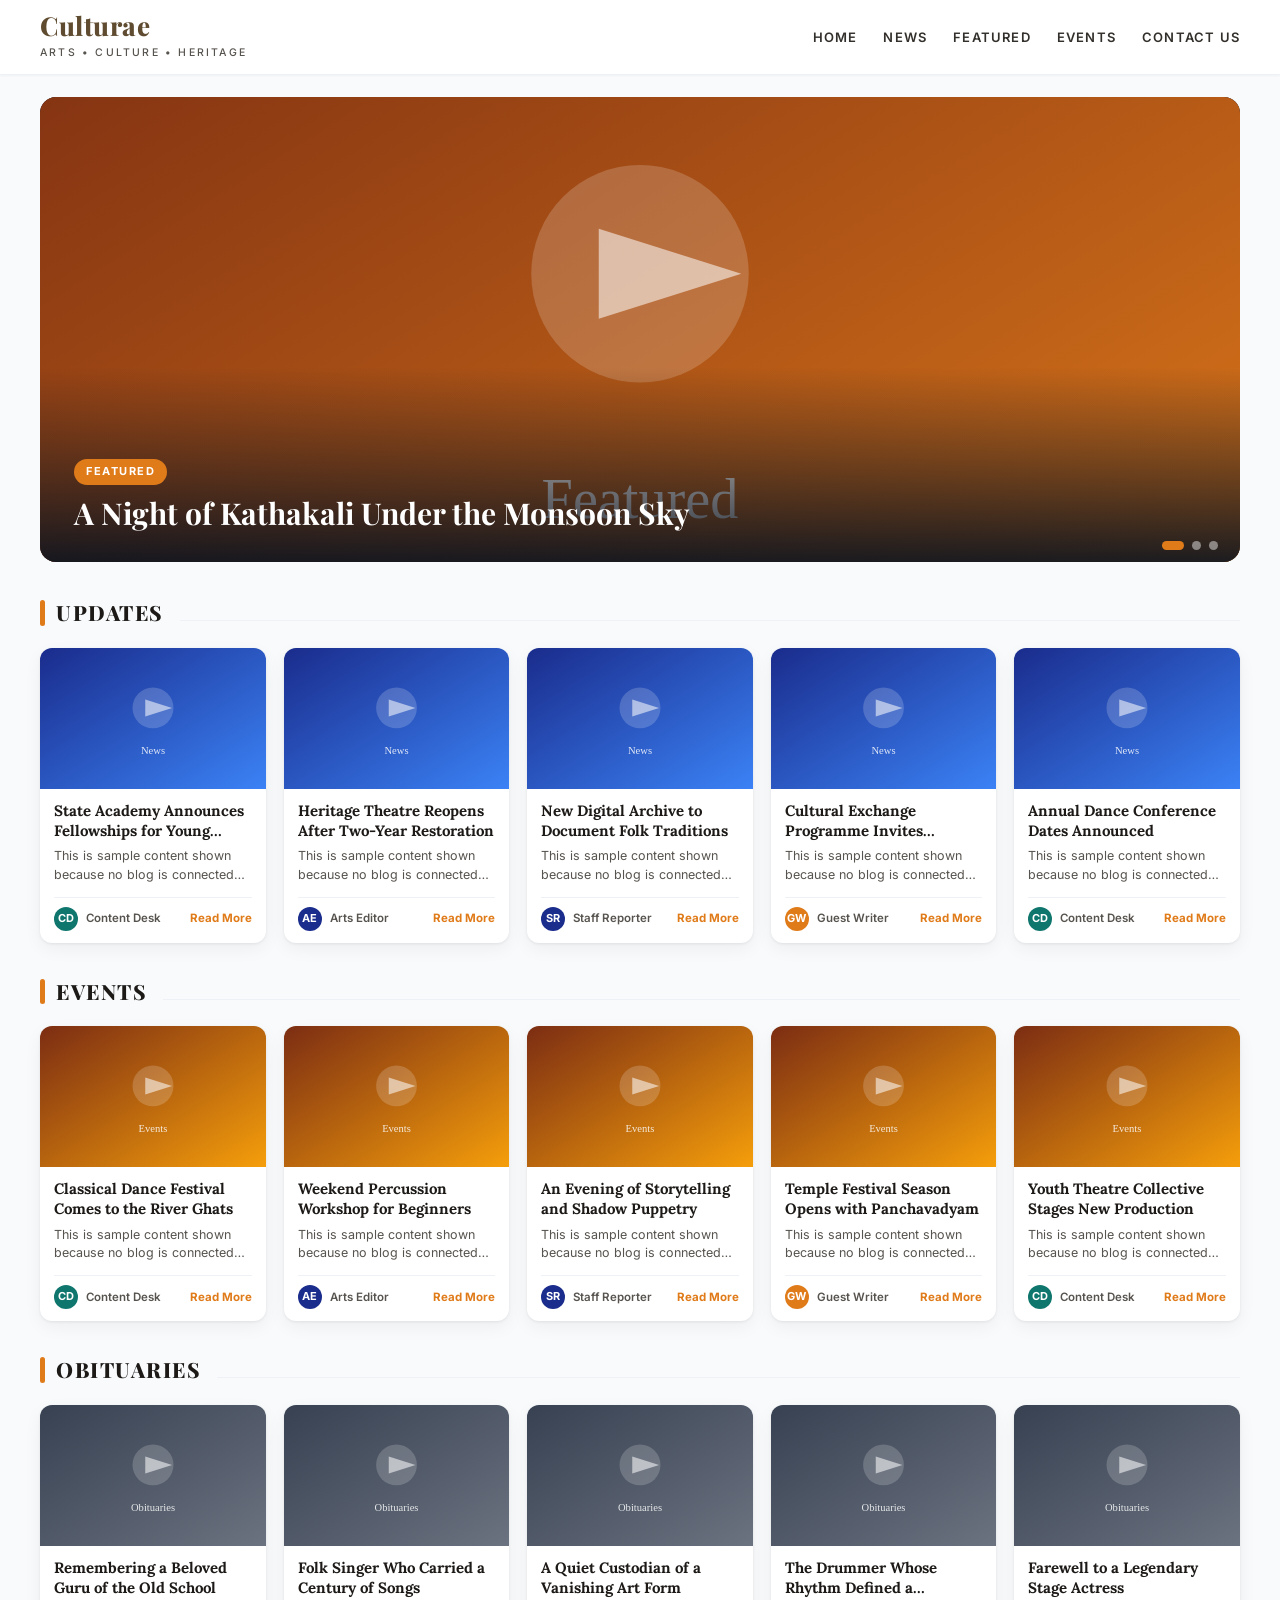
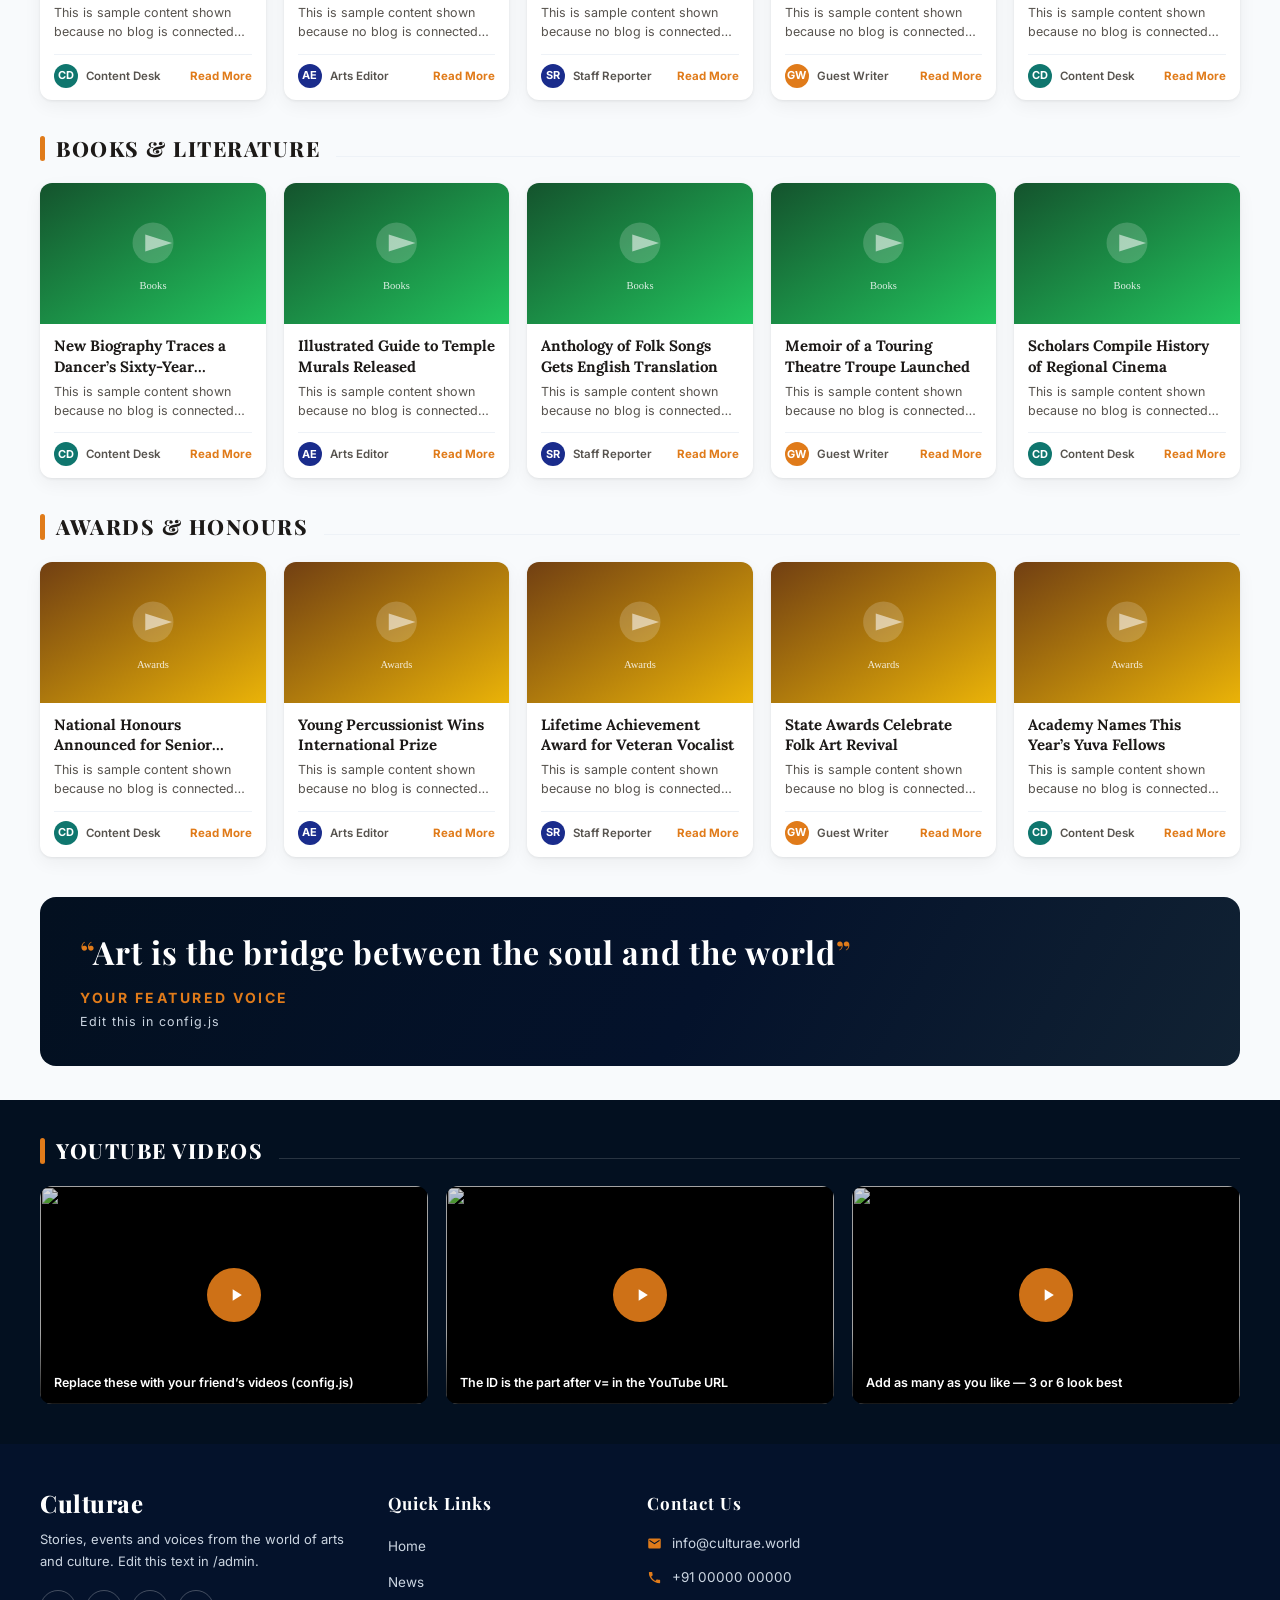
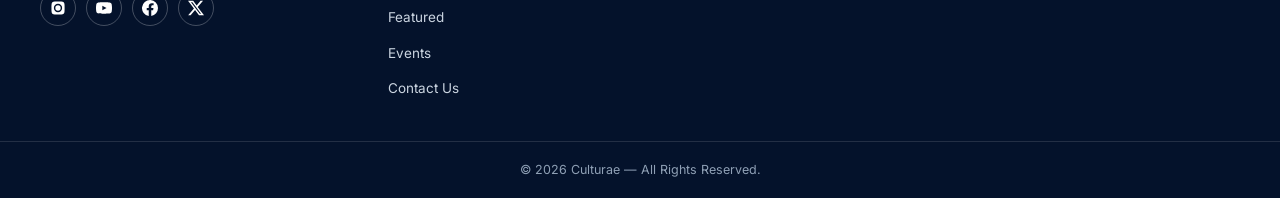
==== site/index.html @ 519e2b73 "Culturae — magazine site (Vercel front + Blogger theme + /admin)" ====
<!DOCTYPE html>
<html lang="en">
<head>
  <meta charset="utf-8"/>
  <meta name="viewport" content="width=device-width, initial-scale=1"/>
  <title>Culturae — Arts, Culture &amp; Heritage</title>
  <meta name="description" content="Stories, events, news and voices from the world of arts and culture."/>
  <link rel="preconnect" href="https://fonts.googleapis.com"/>
  <link rel="preconnect" href="https://fonts.gstatic.com" crossorigin="anonymous"/>
  <link href="https://fonts.googleapis.com/css2?family=Playfair+Display:wght@600;700;800&amp;family=Lora:ital,wght@0,400;0,600;0,700;1,400&amp;family=Inter:wght@400;500;600;700&amp;display=swap" rel="stylesheet"/>
  <link rel="stylesheet" href="style.css"/>
  <script src="config.js"></script>
</head>
<body class="pb-is-home">

  <!-- ================= HEADER ================= -->
  <header class="pb-header">
    <div class="pb-header-inner">
      <div id="pb-brand-js"></div>
      <nav class="pb-nav" id="pb-nav" data-js></nav>
      <div class="pb-search" id="pb-search-js"></div>
      <button aria-label="Open menu" class="pb-menu-btn" id="pb-menu-btn" type="button">
        <svg fill="none" stroke="currentColor" stroke-width="2" viewBox="0 0 24 24"><path d="M4 6h16M4 12h16M4 18h16"/></svg>
      </button>
    </div>
  </header>

  <!-- ================= HERO ================= -->
  <div class="pb-hero pb-home-only">
    <div class="pb-hero-frame" id="pb-hero-frame">
      <div class="pb-skeleton" style="position:absolute; inset:0; border-radius:0;"></div>
    </div>
  </div>

  <!-- ================= SECTIONS (from Blogger feeds or demo data) ================= -->
  <div class="pb-home-only" id="pb-sections"></div>

  <!-- ================= QUOTE BANNER ================= -->
  <div class="pb-quote pb-home-only" id="pb-quote"></div>

  <!-- ================= YOUTUBE ================= -->
  <div class="pb-videos-band pb-home-only" id="pb-videos">
    <div class="pb-wrap">
      <section class="pb-section dark">
        <div class="pb-section-head">
          <h2>YouTube Videos</h2>
          <span class="rule"></span>
        </div>
        <div class="pb-video-grid"></div>
      </section>
    </div>
  </div>

  <!-- ================= FOOTER ================= -->
  <footer class="pb-footer">
    <div class="pb-wrap">
      <div class="pb-footer-grid">
        <div class="pb-footer-brand" id="pb-footer-about"></div>
        <div class="pb-footer-links">
          <h4>Quick Links</h4>
          <ul id="pb-footer-quicklinks"></ul>
        </div>
        <div>
          <h4>Contact Us</h4>
          <div class="pb-footer-contact" id="pb-footer-contact"></div>
        </div>
        <div id="pb-footer-subscribe"></div>
      </div>
    </div>
    <div class="pb-footer-bottom">
      &#169; <span id="pb-year"></span> <span id="pb-copy-name">Culturae</span> &#8212; All Rights Reserved.
    </div>
  </footer>

  <script src="app.js"></script>
</body>
</html>
---- site/style.css ----
/* ============================================================
   Heritage Magazine — Blogger theme styled after punarjjanibharat.com
   Fonts: Playfair Display (display), Lora (serif), Inter (UI)
   Palette: saffron #e07b1a · brown #79603c · navy #04122b
   ============================================================ */

:root {
  --pb-primary: #e07b1a;
  --pb-primary-soft: #ffedd5;
  --pb-secondary: #79603c;
  --pb-secondary-deep: #5f4b2f;
  --pb-dark: #04122b;
  --pb-darker: #031020;
  --pb-bg: #f8fafc;
  --pb-line: #eef2f7;
  --pb-ink: #1c1917;
  --pb-muted: #57534e;
  --pb-faint: #cbd5e1;
  --pb-card-shadow: 0 1px 3px rgba(0, 0, 0, .07), 0 6px 18px rgba(0, 0, 0, .05);
  --pb-card-shadow-hover: 0 4px 10px rgba(0, 0, 0, .08), 0 14px 30px rgba(0, 0, 0, .10);
  --pb-display: 'Playfair Display', Georgia, serif;
  --pb-serif: 'Lora', Georgia, serif;
  --pb-sans: 'Inter', system-ui, -apple-system, 'Segoe UI', Roboto, sans-serif;
  --pb-radius: 12px;
  --pb-maxw: 1240px;
}

* { box-sizing: border-box; }
html { scroll-behavior: smooth; -webkit-text-size-adjust: 100%; }
body {
  margin: 0;
  background: var(--pb-bg);
  color: var(--pb-ink);
  font-family: var(--pb-serif);
  font-size: 16px;
  line-height: 1.6;
}
img { max-width: 100%; border: 0; }
a { color: inherit; text-decoration: none; }
a:hover { color: var(--pb-primary); }

.pb-wrap { max-width: var(--pb-maxw); margin: 0 auto; padding: 0 20px; }

/* visibility helpers driven by body classes set in the template */
.pb-home-only { display: none; }
body.pb-is-home .pb-home-only { display: block; }
body.pb-is-home .pb-hide-on-home { display: none; }

/* ---------------- header ---------------- */
.pb-header {
  position: sticky; top: 0; z-index: 60;
  background: #fff;
  border-bottom: 1px solid var(--pb-line);
  box-shadow: 0 1px 2px rgba(0, 0, 0, .04);
}
.pb-header-inner {
  display: flex; align-items: center; gap: 20px;
  min-height: 74px; padding: 8px 20px;
  max-width: var(--pb-maxw); margin: 0 auto;
}
.pb-brand { display: flex; align-items: center; gap: 12px; flex-shrink: 0; }
.pb-brand img { height: 52px; width: auto; object-fit: contain; }
.pb-brand-title {
  font-family: var(--pb-display); font-weight: 800; font-size: 26px;
  color: var(--pb-secondary-deep); letter-spacing: .5px; line-height: 1.1;
}
.pb-brand-title .accent { color: var(--pb-primary); }
.pb-brand-tagline {
  display: block; font-family: var(--pb-sans); font-weight: 500;
  font-size: 10.5px; letter-spacing: 2.2px; text-transform: uppercase;
  color: var(--pb-muted); margin-top: 2px;
}
.pb-nav { margin-left: auto; }
.pb-nav ul { display: flex; align-items: center; gap: 26px; list-style: none; margin: 0; padding: 0; }
.pb-nav a {
  font-family: var(--pb-sans); font-size: 13px; font-weight: 600;
  letter-spacing: 1.2px; text-transform: uppercase; color: #33302c;
  padding: 8px 0; border-bottom: 2px solid transparent;
}
.pb-nav a:hover { color: var(--pb-primary); border-bottom-color: var(--pb-primary); }
.pb-search { display: flex; align-items: center; }
.pb-search form { display: flex; align-items: center; background: var(--pb-bg); border: 1px solid var(--pb-line); border-radius: 999px; padding: 4px 6px 4px 16px; }
.pb-search input {
  border: 0; background: transparent; outline: none; width: 170px;
  font-family: var(--pb-sans); font-size: 13px; color: var(--pb-ink);
}
.pb-search button {
  border: 0; background: var(--pb-primary); color: #fff; cursor: pointer;
  width: 30px; height: 30px; border-radius: 50%;
  display: flex; align-items: center; justify-content: center; flex-shrink: 0;
}
.pb-search button svg { width: 14px; height: 14px; }
.pb-menu-btn {
  display: none; margin-left: auto; border: 1px solid var(--pb-line);
  background: #fff; border-radius: 8px; padding: 8px 10px; cursor: pointer; color: var(--pb-ink);
}
.pb-menu-btn svg { width: 20px; height: 20px; display: block; }

@media (max-width: 980px) {
  .pb-nav {
    display: none; position: absolute; left: 0; right: 0; top: 100%;
    background: #fff; border-bottom: 1px solid var(--pb-line);
    box-shadow: 0 16px 30px rgba(0, 0, 0, .08); padding: 10px 20px 16px;
  }
  .pb-nav.open { display: block; }
  .pb-nav ul { flex-direction: column; align-items: stretch; gap: 0; }
  .pb-nav a { display: block; padding: 12px 4px; border-bottom: 1px solid var(--pb-line); }
  .pb-menu-btn { display: block; }
  .pb-search { margin-left: auto; }
  .pb-menu-btn { margin-left: 0; }
}
@media (max-width: 560px) {
  .pb-search input { width: 90px; }
  .pb-brand img { height: 42px; }
  .pb-brand-title { font-size: 21px; }
}

/* ---------------- hero carousel ---------------- */
.pb-hero { margin: 22px auto 8px; max-width: var(--pb-maxw); padding: 0 20px; }
.pb-hero-frame {
  position: relative; border-radius: 16px; overflow: hidden;
  background: var(--pb-dark); aspect-ratio: 16 / 6.2; min-height: 220px;
}
.pb-hero-slide {
  position: absolute; inset: 0; opacity: 0; transition: opacity .6s ease;
  pointer-events: none; display: block;
}
.pb-hero-slide.active { opacity: 1; pointer-events: auto; }
.pb-hero-slide img { width: 100%; height: 100%; object-fit: cover; display: block; }
.pb-hero-caption {
  position: absolute; left: 0; right: 0; bottom: 0;
  padding: 90px 34px 30px;
  background: linear-gradient(to top, rgba(3, 16, 32, .88), rgba(3, 16, 32, 0));
  color: #fff;
}
.pb-hero-caption .chip {
  display: inline-block; background: var(--pb-primary); color: #fff;
  font-family: var(--pb-sans); font-size: 11px; font-weight: 700;
  letter-spacing: 1.5px; text-transform: uppercase;
  padding: 4px 12px; border-radius: 999px; margin-bottom: 10px;
}
.pb-hero-caption h3 {
  margin: 0; font-family: var(--pb-display); font-weight: 700;
  font-size: clamp(18px, 2.6vw, 30px); line-height: 1.25; max-width: 850px;
}
.pb-hero-dots {
  position: absolute; bottom: 12px; right: 22px; display: flex; gap: 8px; z-index: 5;
}
.pb-hero-dots button {
  width: 9px; height: 9px; border-radius: 50%; border: 0; cursor: pointer;
  background: rgba(255, 255, 255, .45); padding: 0;
}
.pb-hero-dots button.active { background: var(--pb-primary); width: 22px; border-radius: 999px; }
@media (max-width: 700px) {
  .pb-hero-frame { aspect-ratio: 16 / 10; }
  .pb-hero-caption { padding: 60px 18px 18px; }
}

/* ---------------- section shell ---------------- */
.pb-section { padding: 26px 0 6px; }
.pb-section-head {
  display: flex; align-items: baseline; gap: 16px; margin-bottom: 18px;
}
.pb-section-head h2 {
  margin: 0; font-family: var(--pb-display); font-weight: 800;
  font-size: 21px; letter-spacing: 1.5px; text-transform: uppercase;
  color: var(--pb-ink); position: relative; padding-left: 16px; flex-shrink: 0;
}
.pb-section-head h2::before {
  content: ''; position: absolute; left: 0; top: 4px; bottom: 4px;
  width: 5px; border-radius: 3px; background: var(--pb-primary);
}
.pb-section-head .rule { flex: 1; height: 1px; background: var(--pb-line); }
.pb-section-head .more {
  font-family: var(--pb-sans); font-size: 13px; font-weight: 700;
  color: var(--pb-primary); white-space: nowrap;
}
.pb-section-head .more:hover { color: var(--pb-secondary); }

/* dark variant (videos) */
.pb-section.dark .pb-section-head h2 { color: #fff; }
.pb-section.dark .pb-section-head .rule { background: rgba(255, 255, 255, .15); }

/* ---------------- post cards ---------------- */
.pb-grid {
  display: grid; gap: 18px;
  grid-template-columns: repeat(5, minmax(0, 1fr));
}
@media (max-width: 1100px) { .pb-grid { grid-template-columns: repeat(4, minmax(0, 1fr)); } }
@media (max-width: 900px)  { .pb-grid { grid-template-columns: repeat(3, minmax(0, 1fr)); } }
@media (max-width: 640px)  { .pb-grid { grid-template-columns: repeat(2, minmax(0, 1fr)); gap: 12px; } }

.pb-card {
  background: #fff; border-radius: var(--pb-radius); overflow: hidden;
  box-shadow: var(--pb-card-shadow); display: flex; flex-direction: column;
  transition: transform .18s ease, box-shadow .18s ease; position: relative;
}
.pb-card:hover { transform: translateY(-3px); box-shadow: var(--pb-card-shadow-hover); }
.pb-card-img { display: block; aspect-ratio: 16 / 10; background: var(--pb-line); overflow: hidden; }
.pb-card-img img { width: 100%; height: 100%; object-fit: cover; display: block; transition: transform .35s ease; }
.pb-card:hover .pb-card-img img { transform: scale(1.04); }
.pb-card-body { padding: 12px 14px 10px; display: flex; flex-direction: column; flex: 1; }
.pb-card-title {
  margin: 0 0 6px; font-family: var(--pb-serif); font-weight: 700;
  font-size: 15px; line-height: 1.35; color: var(--pb-ink);
  display: -webkit-box; -webkit-line-clamp: 2; -webkit-box-orient: vertical; overflow: hidden;
}
.pb-card:hover .pb-card-title { color: var(--pb-primary); }
.pb-card-excerpt {
  margin: 0; font-family: var(--pb-sans); font-size: 12.5px; line-height: 1.5;
  color: var(--pb-muted);
  display: -webkit-box; -webkit-line-clamp: 2; -webkit-box-orient: vertical; overflow: hidden;
}
.pb-card-meta {
  margin-top: auto; padding-top: 10px; display: flex; align-items: center; gap: 8px;
  border-top: 1px solid var(--pb-line); margin-top: 12px; padding-top: 9px; padding-bottom: 2px;
}
.pb-avatar {
  width: 24px; height: 24px; border-radius: 50%; flex-shrink: 0;
  background: var(--pb-secondary); color: #fff;
  font-family: var(--pb-sans); font-size: 11px; font-weight: 700;
  display: flex; align-items: center; justify-content: center; text-transform: uppercase;
}
.pb-card-meta .who {
  font-family: var(--pb-sans); font-size: 11.5px; font-weight: 600; color: var(--pb-muted);
  overflow: hidden; text-overflow: ellipsis; white-space: nowrap;
}
.pb-card-meta .read {
  margin-left: auto; font-family: var(--pb-sans); font-size: 11.5px; font-weight: 700;
  color: var(--pb-primary); white-space: nowrap;
}
.pb-card .pb-link-cover { position: absolute; inset: 0; z-index: 2; }
.pb-card .pb-card-meta, .pb-card .pb-link-under { position: relative; z-index: 3; }

/* ---------------- quote banner ---------------- */
.pb-quote { margin: 34px 0 10px; }
.pb-quote-inner {
  background: linear-gradient(120deg, var(--pb-darker), var(--pb-dark) 55%, #123);
  border-radius: 16px; color: #fff; overflow: hidden;
  display: flex; align-items: center; gap: 34px; padding: 34px 40px;
}
.pb-quote-inner img {
  width: 150px; height: 150px; object-fit: cover; border-radius: 50%;
  border: 3px solid var(--pb-primary); flex-shrink: 0; background: #223;
}
.pb-quote-text blockquote {
  margin: 0; font-family: var(--pb-display); font-weight: 700;
  font-size: clamp(20px, 3vw, 32px); line-height: 1.3; letter-spacing: 1px;
}
.pb-quote-text blockquote::before { content: '\201C'; color: var(--pb-primary); }
.pb-quote-text blockquote::after { content: '\201D'; color: var(--pb-primary); }
.pb-quote-text .name {
  margin-top: 14px; font-family: var(--pb-sans); font-weight: 700;
  letter-spacing: 2.5px; font-size: 14px; color: var(--pb-primary); text-transform: uppercase;
}
.pb-quote-text .role { font-family: var(--pb-sans); font-size: 12.5px; color: var(--pb-faint); letter-spacing: 1px; margin-top: 3px; }
@media (max-width: 640px) {
  .pb-quote-inner { flex-direction: column; text-align: center; padding: 28px 22px; }
}

/* ---------------- video section ---------------- */
.pb-videos-band { background: var(--pb-darker); margin-top: 34px; padding: 8px 0 34px; }
.pb-video-grid { display: grid; gap: 18px; grid-template-columns: repeat(3, minmax(0, 1fr)); }
@media (max-width: 900px) { .pb-video-grid { grid-template-columns: repeat(2, minmax(0, 1fr)); } }
@media (max-width: 560px) { .pb-video-grid { grid-template-columns: 1fr; } }
.pb-video {
  position: relative; border-radius: var(--pb-radius); overflow: hidden;
  background: #000; aspect-ratio: 16 / 9; cursor: pointer; border: 0; padding: 0; display: block; width: 100%;
}
.pb-video img { width: 100%; height: 100%; object-fit: cover; opacity: .85; transition: opacity .2s, transform .3s; }
.pb-video:hover img { opacity: 1; transform: scale(1.03); }
.pb-video .play {
  position: absolute; inset: 0; margin: auto; width: 54px; height: 54px;
  background: rgba(224, 123, 26, .92); border-radius: 50%;
  display: flex; align-items: center; justify-content: center; pointer-events: none;
}
.pb-video .play svg { width: 20px; height: 20px; fill: #fff; margin-left: 3px; }
.pb-video .vtitle {
  position: absolute; left: 0; right: 0; bottom: 0; text-align: left;
  padding: 40px 14px 12px; color: #fff; font-family: var(--pb-sans);
  font-size: 12.5px; font-weight: 600; line-height: 1.4;
  background: linear-gradient(to top, rgba(0, 0, 0, .85), transparent);
  display: -webkit-box; -webkit-line-clamp: 2; -webkit-box-orient: vertical; overflow: hidden;
}
.pb-video iframe { position: absolute; inset: 0; width: 100%; height: 100%; border: 0; }

/* ---------------- footer ---------------- */
.pb-footer { background: var(--pb-dark); color: #d7dee8; margin-top: 0; }
.pb-footer-grid {
  display: grid; gap: 36px; grid-template-columns: 1.4fr 1fr 1.2fr 1.3fr;
  padding: 46px 0 30px;
}
@media (max-width: 900px) { .pb-footer-grid { grid-template-columns: 1fr 1fr; } }
@media (max-width: 560px) { .pb-footer-grid { grid-template-columns: 1fr; gap: 26px; } }
.pb-footer h4 {
  margin: 0 0 16px; font-family: var(--pb-display); font-size: 17px;
  font-weight: 700; color: #fff; letter-spacing: 1px;
}
.pb-footer-brand .pb-brand-title { color: #fff; font-size: 24px; }
.pb-footer-about { font-family: var(--pb-sans); font-size: 13px; line-height: 1.7; color: var(--pb-faint); margin: 12px 0 18px; }
.pb-social { display: flex; flex-wrap: wrap; gap: 10px; }
.pb-social a {
  width: 36px; height: 36px; border-radius: 50%;
  border: 1px solid rgba(255, 255, 255, .25);
  display: flex; align-items: center; justify-content: center; color: #fff;
  transition: background .2s, border-color .2s;
}
.pb-social a:hover { background: var(--pb-primary); border-color: var(--pb-primary); color: #fff; }
.pb-social svg { width: 16px; height: 16px; fill: currentColor; }
.pb-footer ul { list-style: none; margin: 0; padding: 0; }
.pb-footer ul li { margin-bottom: 10px; }
.pb-footer ul a, .pb-footer-contact a {
  font-family: var(--pb-sans); font-size: 13.5px; color: var(--pb-faint);
}
.pb-footer ul a:hover, .pb-footer-contact a:hover { color: var(--pb-primary); }
.pb-footer .widget ul { list-style: none; margin: 0; padding: 0; }
.pb-footer-contact p {
  display: flex; align-items: center; gap: 10px; margin: 0 0 12px;
  font-family: var(--pb-sans); font-size: 13.5px; color: var(--pb-faint);
}
.pb-footer-contact svg { width: 15px; height: 15px; fill: var(--pb-primary); flex-shrink: 0; }
.pb-subscribe-form { display: flex; border-radius: 999px; overflow: hidden; background: #fff; padding: 4px; }
.pb-subscribe-form input {
  flex: 1; border: 0; outline: none; padding: 8px 16px; min-width: 0;
  font-family: var(--pb-sans); font-size: 13px; color: var(--pb-ink); background: transparent;
}
.pb-subscribe-form button {
  border: 0; background: var(--pb-primary); color: #fff; cursor: pointer;
  font-family: var(--pb-sans); font-size: 13px; font-weight: 700;
  padding: 8px 20px; border-radius: 999px;
}
.pb-subscribe-form button:hover { background: var(--pb-secondary); }
.pb-footer-note { font-family: var(--pb-sans); font-size: 12px; color: #8fa0b5; margin-top: 10px; }
.pb-footer-bottom {
  border-top: 1px solid rgba(255, 255, 255, .12);
  padding: 18px 0; text-align: center;
  font-family: var(--pb-sans); font-size: 12.5px; color: #8fa0b5;
}
.pb-footer-bottom a { color: var(--pb-primary); }

/* ---------------- article (item) page ---------------- */
.pb-article { max-width: 780px; margin: 30px auto 40px; padding: 0 20px; }
.pb-article-card { background: #fff; border-radius: 16px; box-shadow: var(--pb-card-shadow); padding: clamp(20px, 4vw, 44px); }
.pb-article h1.pb-article-title {
  margin: 0 0 14px; font-family: var(--pb-display); font-weight: 800;
  font-size: clamp(24px, 4vw, 36px); line-height: 1.22; color: var(--pb-ink);
}
.pb-article-meta {
  display: flex; flex-wrap: wrap; align-items: center; gap: 10px;
  font-family: var(--pb-sans); font-size: 13px; color: var(--pb-muted);
  padding-bottom: 16px; margin-bottom: 20px; border-bottom: 1px solid var(--pb-line);
}
.pb-article-meta .dot { opacity: .5; }
.pb-label-chip {
  display: inline-block; background: var(--pb-primary-soft); color: var(--pb-secondary-deep);
  font-family: var(--pb-sans); font-size: 11px; font-weight: 700; letter-spacing: 1px;
  text-transform: uppercase; padding: 3px 10px; border-radius: 999px;
}
.pb-label-chip:hover { background: var(--pb-primary); color: #fff; }
.pb-post-body { font-size: 17px; line-height: 1.85; color: #292524; }
.pb-post-body img { border-radius: 10px; height: auto; }
.pb-post-body a { color: var(--pb-primary); text-decoration: underline; }
.pb-post-body h2, .pb-post-body h3 { font-family: var(--pb-display); line-height: 1.3; margin: 1.4em 0 .5em; }
.pb-post-body blockquote {
  margin: 1.4em 0; padding: 12px 22px; border-left: 4px solid var(--pb-primary);
  background: var(--pb-bg); border-radius: 0 10px 10px 0; font-style: italic;
}
.pb-share { display: flex; align-items: center; gap: 10px; margin-top: 26px; padding-top: 18px; border-top: 1px solid var(--pb-line); flex-wrap: wrap; }
.pb-share span { font-family: var(--pb-sans); font-size: 13px; font-weight: 700; color: var(--pb-muted); letter-spacing: 1px; text-transform: uppercase; }
.pb-share a {
  display: inline-flex; align-items: center; gap: 6px;
  font-family: var(--pb-sans); font-size: 12.5px; font-weight: 600;
  border: 1px solid var(--pb-line); border-radius: 999px; padding: 6px 14px; color: var(--pb-muted);
}
.pb-share a:hover { border-color: var(--pb-primary); color: var(--pb-primary); }
.pb-share svg { width: 14px; height: 14px; fill: currentColor; }
.pb-pager { display: flex; justify-content: space-between; gap: 12px; margin-top: 22px; }
.pb-pager a {
  font-family: var(--pb-sans); font-size: 13px; font-weight: 700; color: var(--pb-secondary);
  background: #fff; border: 1px solid var(--pb-line); border-radius: 999px; padding: 9px 20px;
}
.pb-pager a:hover { color: #fff; background: var(--pb-primary); border-color: var(--pb-primary); }

/* comments */
.pb-comments { margin-top: 30px; }
.pb-comments h3 { font-family: var(--pb-display); font-size: 20px; margin: 0 0 16px; }
.pb-comment { display: flex; gap: 12px; padding: 14px 0; border-bottom: 1px solid var(--pb-line); }
.pb-comment .pb-avatar { width: 34px; height: 34px; font-size: 13px; }
.pb-comment .c-author { font-family: var(--pb-sans); font-weight: 700; font-size: 13.5px; }
.pb-comment .c-date { font-family: var(--pb-sans); font-size: 11.5px; color: var(--pb-muted); margin-left: 8px; }
.pb-comment .c-body { font-size: 14.5px; margin-top: 4px; line-height: 1.6; }
.pb-comment-cta {
  display: inline-block; margin-top: 18px; font-family: var(--pb-sans); font-weight: 700; font-size: 13.5px;
  background: var(--pb-primary); color: #fff !important; border-radius: 999px; padding: 10px 24px;
}
.pb-comment-cta:hover { background: var(--pb-secondary); }

/* ---------------- index / label / search pages ---------------- */
.pb-index { padding: 28px 0 40px; }
.pb-index-title {
  font-family: var(--pb-display); font-size: 26px; font-weight: 800; margin: 0 0 22px;
  padding-left: 16px; position: relative;
}
.pb-index-title::before {
  content: ''; position: absolute; left: 0; top: 6px; bottom: 6px;
  width: 5px; border-radius: 3px; background: var(--pb-primary);
}
.pb-index-title small { display: block; font-family: var(--pb-sans); font-size: 12px; font-weight: 600; letter-spacing: 2px; text-transform: uppercase; color: var(--pb-muted); margin-bottom: 4px; }
.pb-status-msg {
  background: #fff; border: 1px dashed var(--pb-faint); border-radius: var(--pb-radius);
  padding: 40px; text-align: center; font-family: var(--pb-sans); color: var(--pb-muted);
}

/* skeleton shimmer for JS sections */
.pb-skeleton { border-radius: var(--pb-radius); background: linear-gradient(90deg, #eef2f7 25%, #f8fafc 50%, #eef2f7 75%); background-size: 200% 100%; animation: pbsh 1.2s infinite; aspect-ratio: 16/13; }
@keyframes pbsh { to { background-position: -200% 0; } }

/* misc blogger bits */
.blog-admin, .quickedit { display: none; }
#navbar, .navbar { display: none !important; }
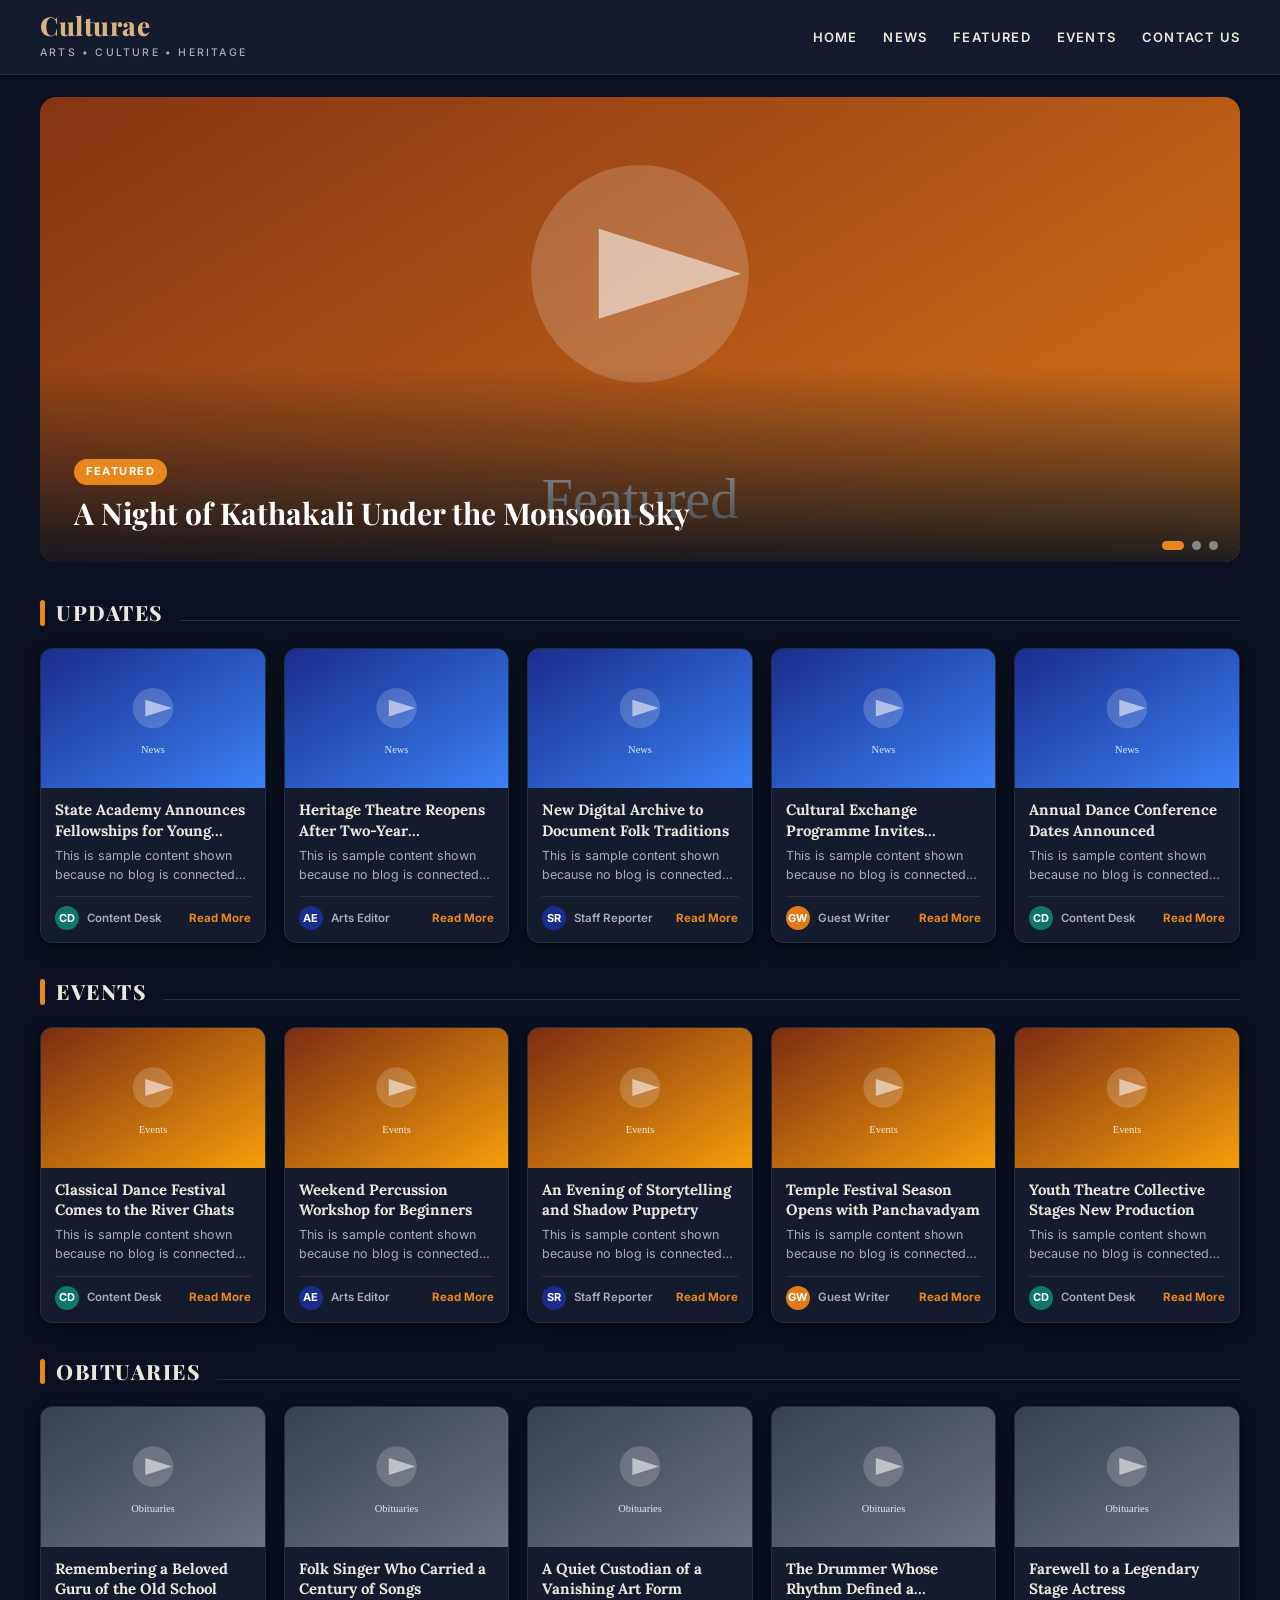
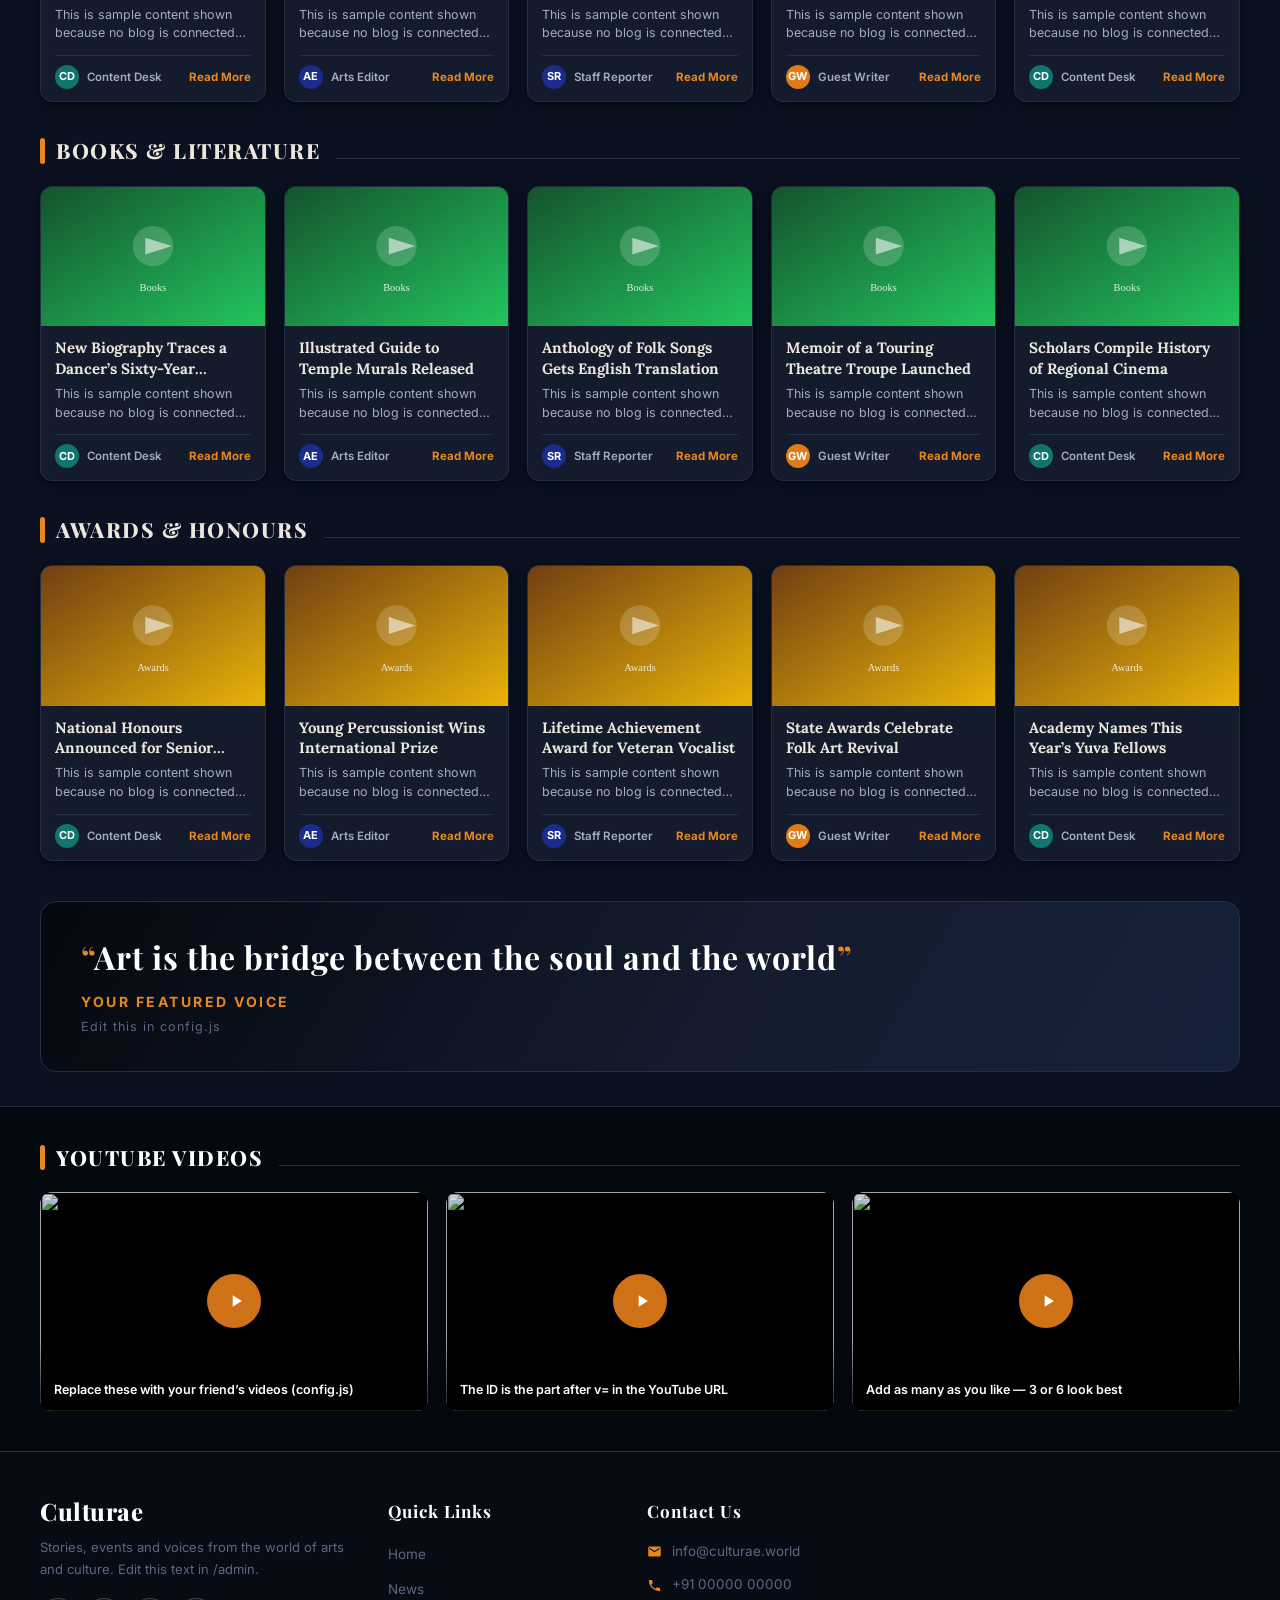
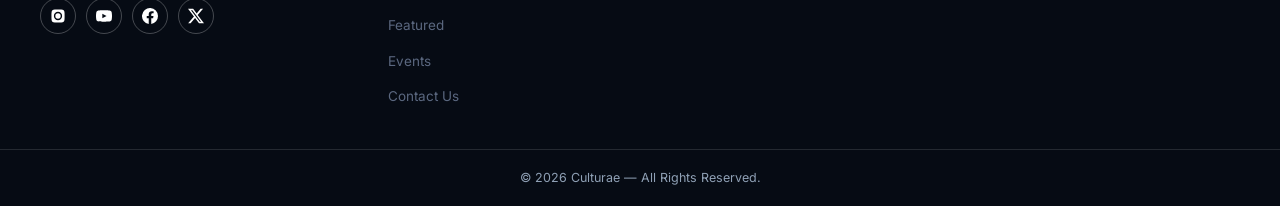
==== commit fa6365ad: "Dark theme: deep navy + saffron across site, admin and Blogger theme" ====
--- a/site/index.html
+++ b/site/index.html
@@ -3,6 +3,7 @@
 <head>
   <meta charset="utf-8"/>
   <meta name="viewport" content="width=device-width, initial-scale=1"/>
+  <meta name="theme-color" content="#0b1120"/>
   <title>Culturae — Arts, Culture &amp; Heritage</title>
   <meta name="description" content="Stories, events, news and voices from the world of arts and culture."/>
   <link rel="preconnect" href="https://fonts.googleapis.com"/>
--- a/site/style.css
+++ b/site/style.css
@@ -1,28 +1,32 @@
 /* ============================================================
-   Heritage Magazine — Blogger theme styled after punarjjanibharat.com
+   Culturae — dark magazine theme (layout after punarjjanibharat.com)
    Fonts: Playfair Display (display), Lora (serif), Inter (UI)
-   Palette: saffron #e07b1a · brown #79603c · navy #04122b
+   Palette: saffron #e8871e · tan #c9a06a · deep navy #0b1120
    ============================================================ */
 
 :root {
-  --pb-primary: #e07b1a;
-  --pb-primary-soft: #ffedd5;
-  --pb-secondary: #79603c;
-  --pb-secondary-deep: #5f4b2f;
-  --pb-dark: #04122b;
-  --pb-darker: #031020;
-  --pb-bg: #f8fafc;
-  --pb-line: #eef2f7;
-  --pb-ink: #1c1917;
-  --pb-muted: #57534e;
-  --pb-faint: #cbd5e1;
-  --pb-card-shadow: 0 1px 3px rgba(0, 0, 0, .07), 0 6px 18px rgba(0, 0, 0, .05);
-  --pb-card-shadow-hover: 0 4px 10px rgba(0, 0, 0, .08), 0 14px 30px rgba(0, 0, 0, .10);
+  /* DARK THEME — warm heritage palette on deep navy */
+  --pb-primary: #e8871e;
+  --pb-primary-soft: #38230e;
+  --pb-secondary: #c9a06a;
+  --pb-secondary-deep: #d9b483;
+  --pb-dark: #060b14;
+  --pb-darker: #04080f;
+  --pb-bg: #0b1120;
+  --pb-surface: #131b2c;
+  --pb-surface-2: #1a2438;
+  --pb-line: #223046;
+  --pb-ink: #ece7dd;
+  --pb-muted: #a3adc2;
+  --pb-faint: #5b6880;
+  --pb-card-shadow: 0 1px 3px rgba(0, 0, 0, .4), 0 6px 18px rgba(0, 0, 0, .35);
+  --pb-card-shadow-hover: 0 4px 10px rgba(0, 0, 0, .5), 0 14px 30px rgba(0, 0, 0, .45);
   --pb-display: 'Playfair Display', Georgia, serif;
   --pb-serif: 'Lora', Georgia, serif;
   --pb-sans: 'Inter', system-ui, -apple-system, 'Segoe UI', Roboto, sans-serif;
   --pb-radius: 12px;
   --pb-maxw: 1240px;
+  color-scheme: dark;
 }
 
 * { box-sizing: border-box; }
@@ -49,9 +53,9 @@
 /* ---------------- header ---------------- */
 .pb-header {
   position: sticky; top: 0; z-index: 60;
-  background: #fff;
+  background: var(--pb-surface);
   border-bottom: 1px solid var(--pb-line);
-  box-shadow: 0 1px 2px rgba(0, 0, 0, .04);
+  box-shadow: 0 1px 2px rgba(0, 0, 0, .35);
 }
 .pb-header-inner {
   display: flex; align-items: center; gap: 20px;
@@ -74,7 +78,7 @@
 .pb-nav ul { display: flex; align-items: center; gap: 26px; list-style: none; margin: 0; padding: 0; }
 .pb-nav a {
   font-family: var(--pb-sans); font-size: 13px; font-weight: 600;
-  letter-spacing: 1.2px; text-transform: uppercase; color: #33302c;
+  letter-spacing: 1.2px; text-transform: uppercase; color: var(--pb-ink);
   padding: 8px 0; border-bottom: 2px solid transparent;
 }
 .pb-nav a:hover { color: var(--pb-primary); border-bottom-color: var(--pb-primary); }
@@ -92,15 +96,15 @@
 .pb-search button svg { width: 14px; height: 14px; }
 .pb-menu-btn {
   display: none; margin-left: auto; border: 1px solid var(--pb-line);
-  background: #fff; border-radius: 8px; padding: 8px 10px; cursor: pointer; color: var(--pb-ink);
+  background: var(--pb-surface-2); border-radius: 8px; padding: 8px 10px; cursor: pointer; color: var(--pb-ink);
 }
 .pb-menu-btn svg { width: 20px; height: 20px; display: block; }
 
 @media (max-width: 980px) {
   .pb-nav {
     display: none; position: absolute; left: 0; right: 0; top: 100%;
-    background: #fff; border-bottom: 1px solid var(--pb-line);
-    box-shadow: 0 16px 30px rgba(0, 0, 0, .08); padding: 10px 20px 16px;
+    background: var(--pb-surface); border-bottom: 1px solid var(--pb-line);
+    box-shadow: 0 16px 30px rgba(0, 0, 0, .5); padding: 10px 20px 16px;
   }
   .pb-nav.open { display: block; }
   .pb-nav ul { flex-direction: column; align-items: stretch; gap: 0; }
@@ -191,7 +195,8 @@
 @media (max-width: 640px)  { .pb-grid { grid-template-columns: repeat(2, minmax(0, 1fr)); gap: 12px; } }
 
 .pb-card {
-  background: #fff; border-radius: var(--pb-radius); overflow: hidden;
+  background: var(--pb-surface); border-radius: var(--pb-radius); overflow: hidden;
+  border: 1px solid var(--pb-line);
   box-shadow: var(--pb-card-shadow); display: flex; flex-direction: column;
   transition: transform .18s ease, box-shadow .18s ease; position: relative;
 }
@@ -235,7 +240,8 @@
 /* ---------------- quote banner ---------------- */
 .pb-quote { margin: 34px 0 10px; }
 .pb-quote-inner {
-  background: linear-gradient(120deg, var(--pb-darker), var(--pb-dark) 55%, #123);
+  background: linear-gradient(120deg, var(--pb-darker), var(--pb-surface) 55%, #16213a);
+  border: 1px solid var(--pb-line);
   border-radius: 16px; color: #fff; overflow: hidden;
   display: flex; align-items: center; gap: 34px; padding: 34px 40px;
 }
@@ -259,7 +265,7 @@
 }
 
 /* ---------------- video section ---------------- */
-.pb-videos-band { background: var(--pb-darker); margin-top: 34px; padding: 8px 0 34px; }
+.pb-videos-band { background: var(--pb-darker); border-top: 1px solid var(--pb-line); margin-top: 34px; padding: 8px 0 34px; }
 .pb-video-grid { display: grid; gap: 18px; grid-template-columns: repeat(3, minmax(0, 1fr)); }
 @media (max-width: 900px) { .pb-video-grid { grid-template-columns: repeat(2, minmax(0, 1fr)); } }
 @media (max-width: 560px) { .pb-video-grid { grid-template-columns: 1fr; } }
@@ -285,7 +291,7 @@
 .pb-video iframe { position: absolute; inset: 0; width: 100%; height: 100%; border: 0; }
 
 /* ---------------- footer ---------------- */
-.pb-footer { background: var(--pb-dark); color: #d7dee8; margin-top: 0; }
+.pb-footer { background: var(--pb-dark); border-top: 1px solid var(--pb-line); color: #d7dee8; margin-top: 0; }
 .pb-footer-grid {
   display: grid; gap: 36px; grid-template-columns: 1.4fr 1fr 1.2fr 1.3fr;
   padding: 46px 0 30px;
@@ -319,7 +325,7 @@
   font-family: var(--pb-sans); font-size: 13.5px; color: var(--pb-faint);
 }
 .pb-footer-contact svg { width: 15px; height: 15px; fill: var(--pb-primary); flex-shrink: 0; }
-.pb-subscribe-form { display: flex; border-radius: 999px; overflow: hidden; background: #fff; padding: 4px; }
+.pb-subscribe-form { display: flex; border-radius: 999px; overflow: hidden; background: var(--pb-surface-2); border: 1px solid var(--pb-line); padding: 4px; }
 .pb-subscribe-form input {
   flex: 1; border: 0; outline: none; padding: 8px 16px; min-width: 0;
   font-family: var(--pb-sans); font-size: 13px; color: var(--pb-ink); background: transparent;
@@ -340,7 +346,7 @@
 
 /* ---------------- article (item) page ---------------- */
 .pb-article { max-width: 780px; margin: 30px auto 40px; padding: 0 20px; }
-.pb-article-card { background: #fff; border-radius: 16px; box-shadow: var(--pb-card-shadow); padding: clamp(20px, 4vw, 44px); }
+.pb-article-card { background: var(--pb-surface); border: 1px solid var(--pb-line); border-radius: 16px; box-shadow: var(--pb-card-shadow); padding: clamp(20px, 4vw, 44px); }
 .pb-article h1.pb-article-title {
   margin: 0 0 14px; font-family: var(--pb-display); font-weight: 800;
   font-size: clamp(24px, 4vw, 36px); line-height: 1.22; color: var(--pb-ink);
@@ -357,7 +363,7 @@
   text-transform: uppercase; padding: 3px 10px; border-radius: 999px;
 }
 .pb-label-chip:hover { background: var(--pb-primary); color: #fff; }
-.pb-post-body { font-size: 17px; line-height: 1.85; color: #292524; }
+.pb-post-body { font-size: 17px; line-height: 1.85; color: var(--pb-ink); }
 .pb-post-body img { border-radius: 10px; height: auto; }
 .pb-post-body a { color: var(--pb-primary); text-decoration: underline; }
 .pb-post-body h2, .pb-post-body h3 { font-family: var(--pb-display); line-height: 1.3; margin: 1.4em 0 .5em; }
@@ -377,7 +383,7 @@
 .pb-pager { display: flex; justify-content: space-between; gap: 12px; margin-top: 22px; }
 .pb-pager a {
   font-family: var(--pb-sans); font-size: 13px; font-weight: 700; color: var(--pb-secondary);
-  background: #fff; border: 1px solid var(--pb-line); border-radius: 999px; padding: 9px 20px;
+  background: var(--pb-surface); border: 1px solid var(--pb-line); border-radius: 999px; padding: 9px 20px;
 }
 .pb-pager a:hover { color: #fff; background: var(--pb-primary); border-color: var(--pb-primary); }
 
@@ -407,12 +413,12 @@
 }
 .pb-index-title small { display: block; font-family: var(--pb-sans); font-size: 12px; font-weight: 600; letter-spacing: 2px; text-transform: uppercase; color: var(--pb-muted); margin-bottom: 4px; }
 .pb-status-msg {
-  background: #fff; border: 1px dashed var(--pb-faint); border-radius: var(--pb-radius);
+  background: var(--pb-surface); border: 1px dashed var(--pb-faint); border-radius: var(--pb-radius);
   padding: 40px; text-align: center; font-family: var(--pb-sans); color: var(--pb-muted);
 }
 
 /* skeleton shimmer for JS sections */
-.pb-skeleton { border-radius: var(--pb-radius); background: linear-gradient(90deg, #eef2f7 25%, #f8fafc 50%, #eef2f7 75%); background-size: 200% 100%; animation: pbsh 1.2s infinite; aspect-ratio: 16/13; }
+.pb-skeleton { border-radius: var(--pb-radius); background: linear-gradient(90deg, #1a2438 25%, #131b2c 50%, #1a2438 75%); background-size: 200% 100%; animation: pbsh 1.2s infinite; aspect-ratio: 16/13; }
 @keyframes pbsh { to { background-position: -200% 0; } }
 
 /* misc blogger bits */
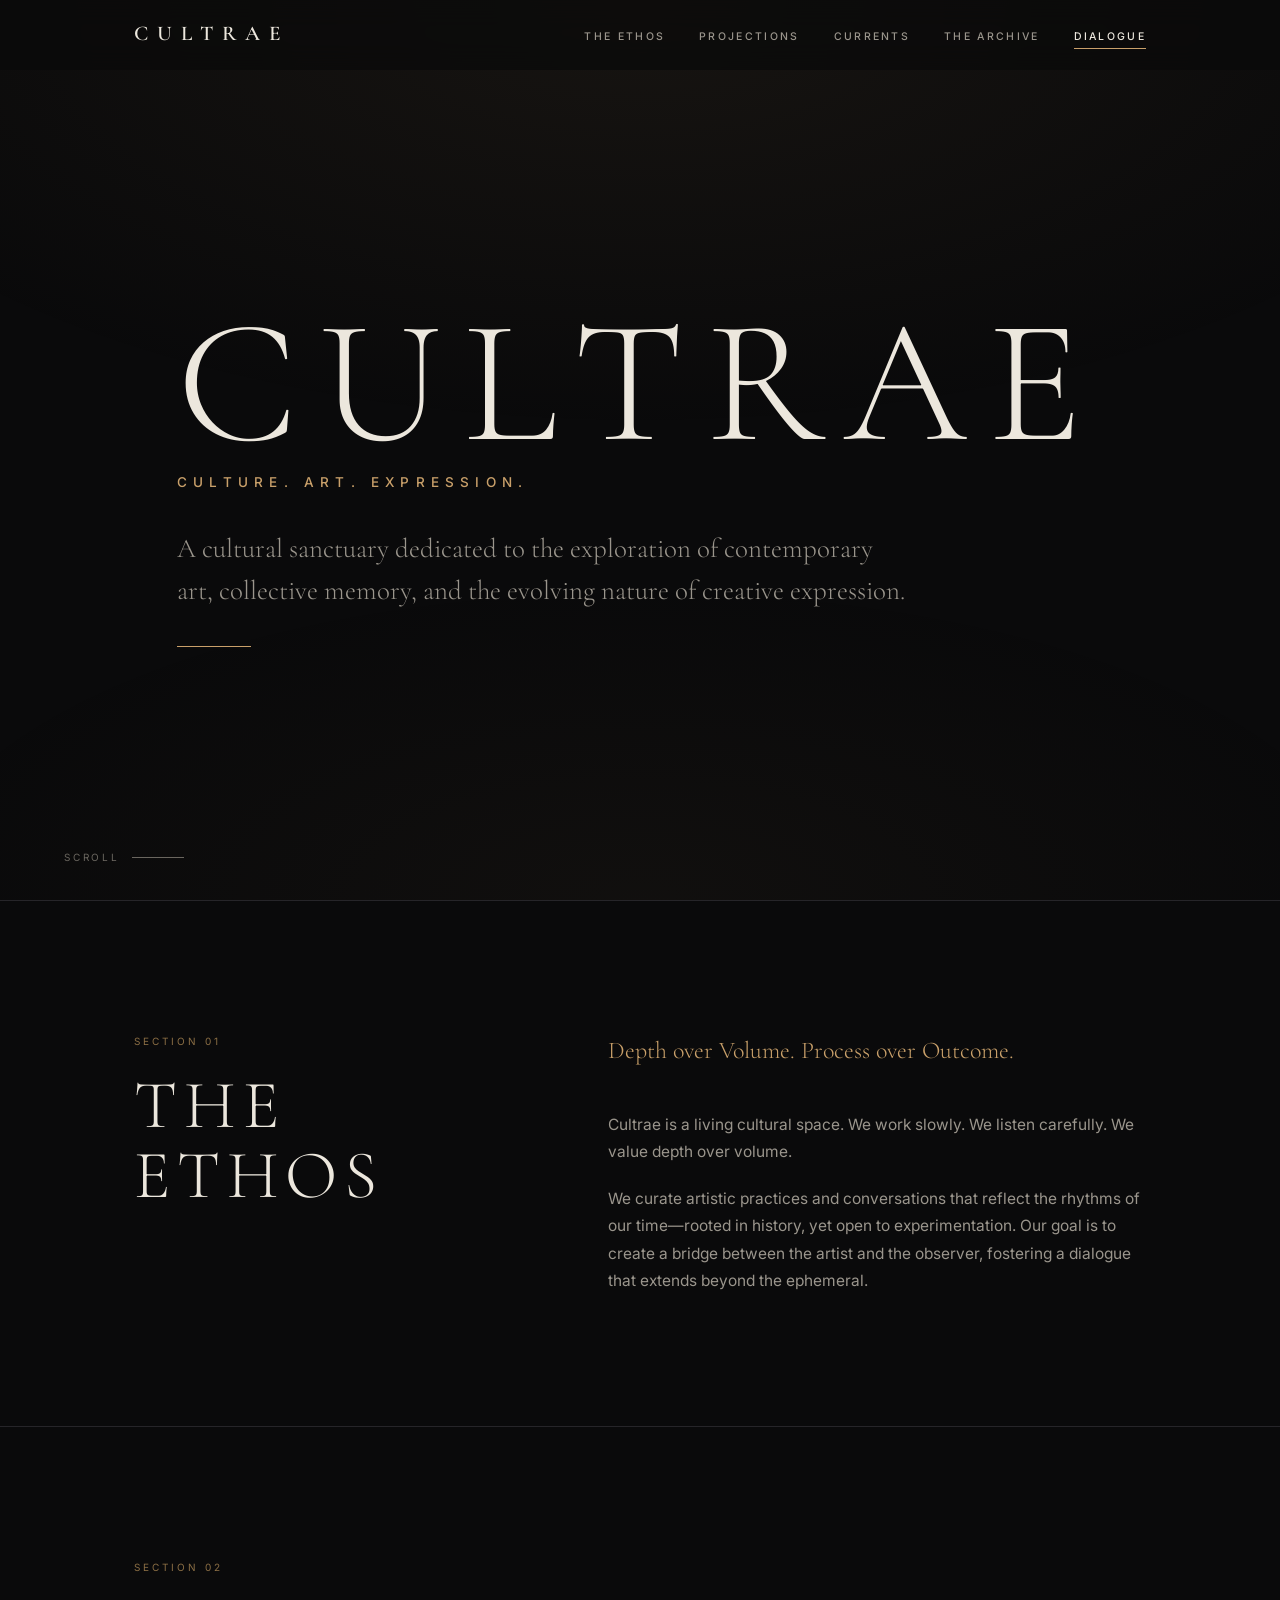
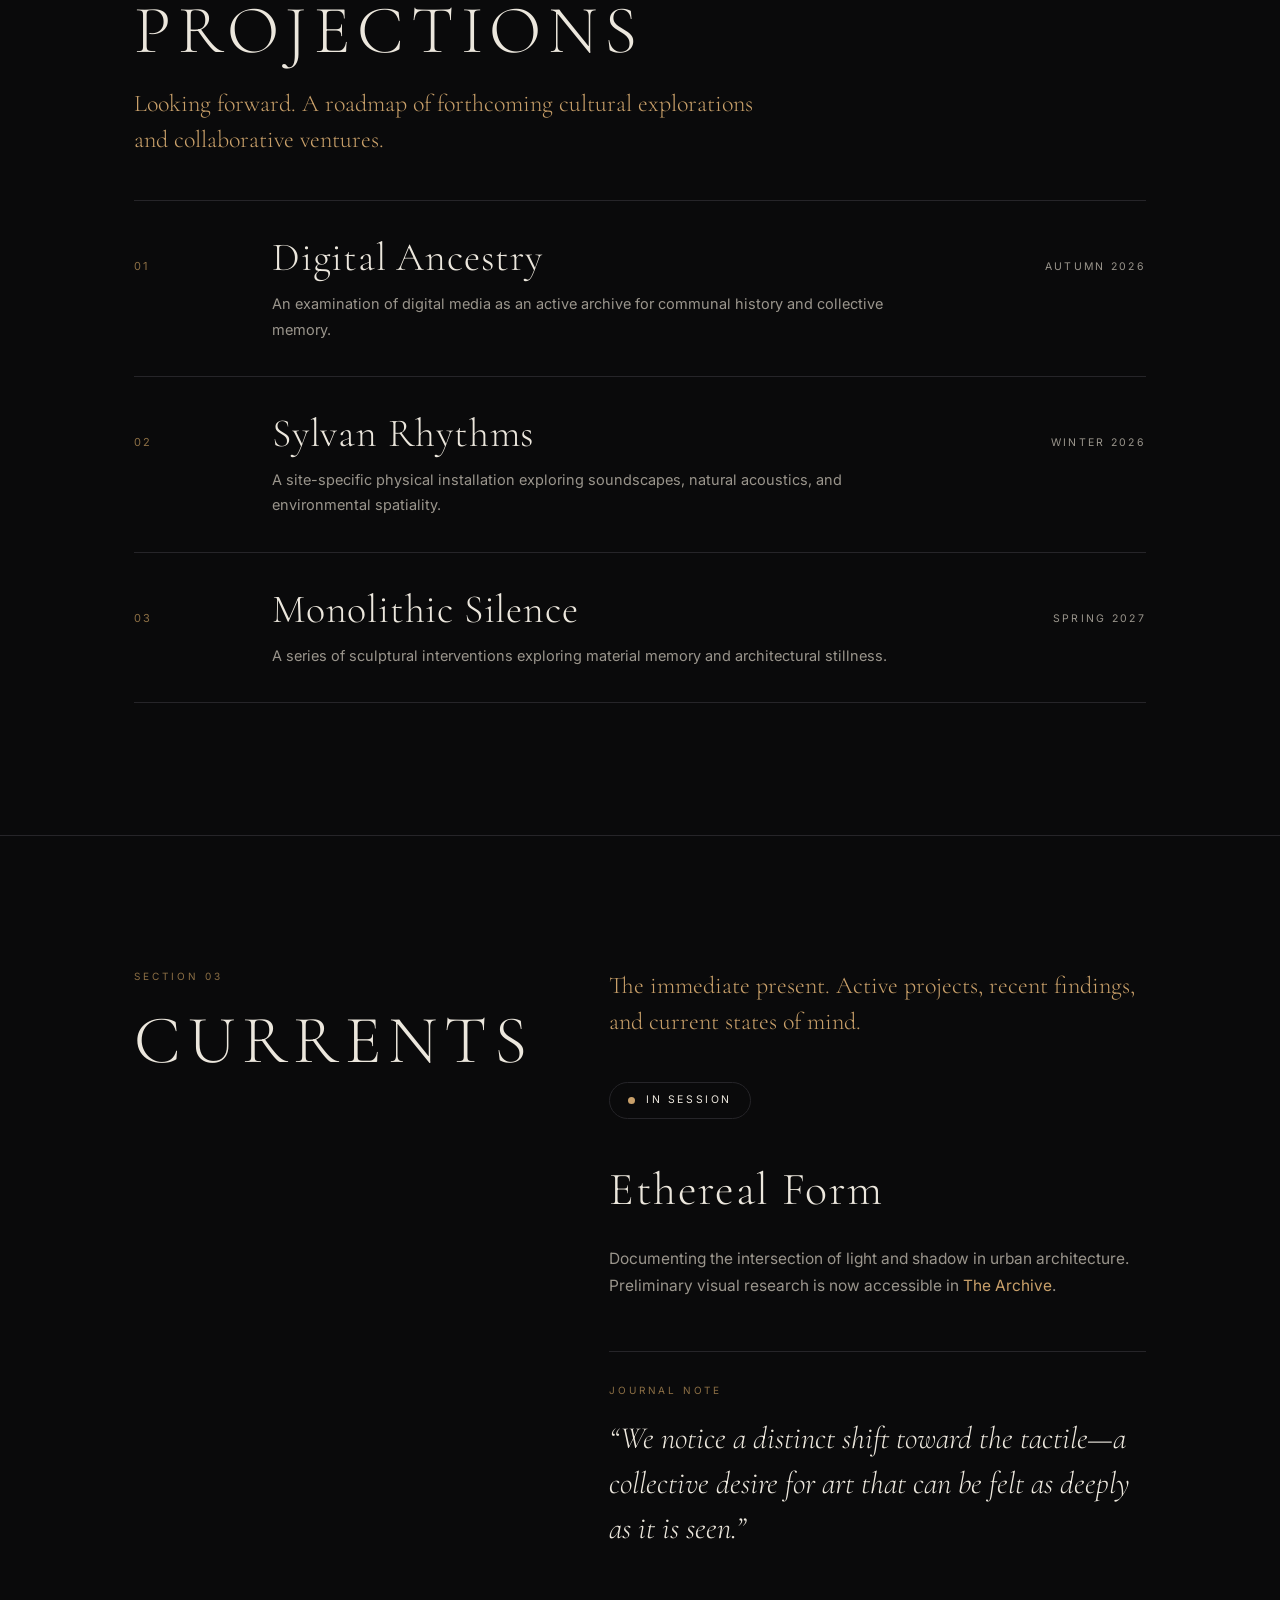
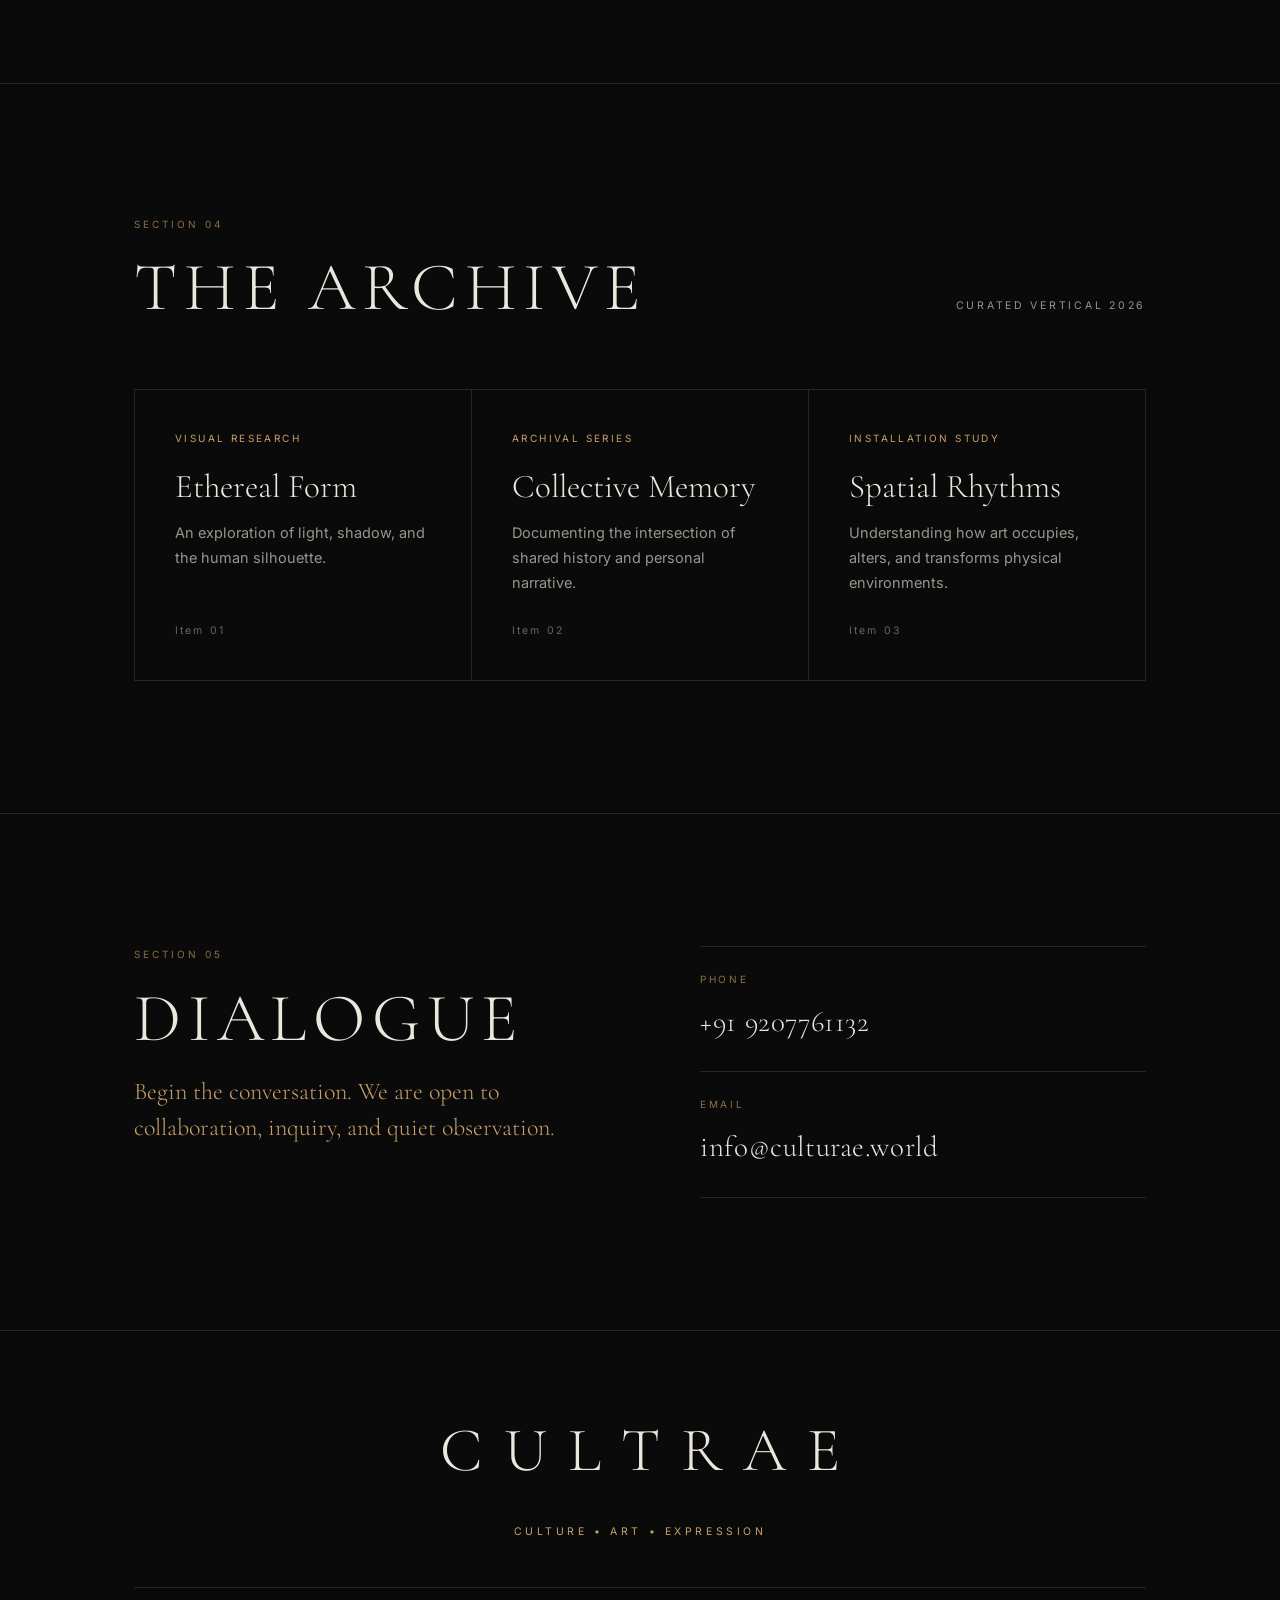
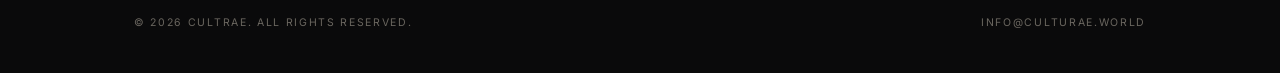
==== commit f809761b: "CULTRAE one-pager from client copy; magazine build parked at /magazine" ====
--- a/site/index.html
+++ b/site/index.html
@@ -3,76 +3,254 @@
 <head>
   <meta charset="utf-8"/>
   <meta name="viewport" content="width=device-width, initial-scale=1"/>
-  <meta name="theme-color" content="#0b1120"/>
-  <title>Culturae — Arts, Culture &amp; Heritage</title>
-  <meta name="description" content="Stories, events, news and voices from the world of arts and culture."/>
+  <meta name="theme-color" content="#0a0a0b"/>
+  <title>CULTRAE — Culture. Art. Expression.</title>
+  <meta name="description" content="A cultural sanctuary dedicated to the exploration of contemporary art, collective memory, and the evolving nature of creative expression."/>
+  <meta property="og:title" content="CULTRAE — Culture. Art. Expression."/>
+  <meta property="og:description" content="A cultural sanctuary dedicated to the exploration of contemporary art, collective memory, and the evolving nature of creative expression."/>
+  <meta property="og:type" content="website"/>
+  <meta property="og:url" content="https://culturae.world/"/>
   <link rel="preconnect" href="https://fonts.googleapis.com"/>
   <link rel="preconnect" href="https://fonts.gstatic.com" crossorigin="anonymous"/>
-  <link href="https://fonts.googleapis.com/css2?family=Playfair+Display:wght@600;700;800&amp;family=Lora:ital,wght@0,400;0,600;0,700;1,400&amp;family=Inter:wght@400;500;600;700&amp;display=swap" rel="stylesheet"/>
-  <link rel="stylesheet" href="style.css"/>
-  <script src="config.js"></script>
+  <link href="https://fonts.googleapis.com/css2?family=Cormorant+Garamond:ital,wght@0,300;0,400;0,600;1,300&amp;family=Inter:wght@400;500;600&amp;display=swap" rel="stylesheet"/>
+  <link rel="stylesheet" href="cultrae.css"/>
+  <script>document.documentElement.className += ' js';</script>
 </head>
-<body class="pb-is-home">
-
-  <!-- ================= HEADER ================= -->
-  <header class="pb-header">
-    <div class="pb-header-inner">
-      <div id="pb-brand-js"></div>
-      <nav class="pb-nav" id="pb-nav" data-js></nav>
-      <div class="pb-search" id="pb-search-js"></div>
-      <button aria-label="Open menu" class="pb-menu-btn" id="pb-menu-btn" type="button">
-        <svg fill="none" stroke="currentColor" stroke-width="2" viewBox="0 0 24 24"><path d="M4 6h16M4 12h16M4 18h16"/></svg>
+<body>
+
+  <!-- ========== HEADER ========== -->
+  <header class="site-head" id="head">
+    <div class="head-inner">
+      <a class="mark" href="#top">Cultrae</a>
+      <button class="burger" id="burger" type="button" aria-label="Open menu" aria-expanded="false" aria-controls="nav">
+        <svg fill="none" stroke="currentColor" stroke-width="1.5" viewBox="0 0 24 24"><path d="M3 6h18M3 12h18M3 18h18"/></svg>
       </button>
+      <nav class="nav" id="nav">
+        <ul>
+          <li><a href="#ethos">The Ethos</a></li>
+          <li><a href="#projections">Projections</a></li>
+          <li><a href="#currents">Currents</a></li>
+          <li><a href="#archive">The Archive</a></li>
+          <li><a href="#dialogue">Dialogue</a></li>
+        </ul>
+      </nav>
     </div>
   </header>
-
-  <!-- ================= HERO ================= -->
-  <div class="pb-hero pb-home-only">
-    <div class="pb-hero-frame" id="pb-hero-frame">
-      <div class="pb-skeleton" style="position:absolute; inset:0; border-radius:0;"></div>
-    </div>
-  </div>
-
-  <!-- ================= SECTIONS (from Blogger feeds or demo data) ================= -->
-  <div class="pb-home-only" id="pb-sections"></div>
-
-  <!-- ================= QUOTE BANNER ================= -->
-  <div class="pb-quote pb-home-only" id="pb-quote"></div>
-
-  <!-- ================= YOUTUBE ================= -->
-  <div class="pb-videos-band pb-home-only" id="pb-videos">
-    <div class="pb-wrap">
-      <section class="pb-section dark">
-        <div class="pb-section-head">
-          <h2>YouTube Videos</h2>
-          <span class="rule"></span>
-        </div>
-        <div class="pb-video-grid"></div>
-      </section>
-    </div>
-  </div>
-
-  <!-- ================= FOOTER ================= -->
-  <footer class="pb-footer">
-    <div class="pb-wrap">
-      <div class="pb-footer-grid">
-        <div class="pb-footer-brand" id="pb-footer-about"></div>
-        <div class="pb-footer-links">
-          <h4>Quick Links</h4>
-          <ul id="pb-footer-quicklinks"></ul>
-        </div>
-        <div>
-          <h4>Contact Us</h4>
-          <div class="pb-footer-contact" id="pb-footer-contact"></div>
-        </div>
-        <div id="pb-footer-subscribe"></div>
-      </div>
-    </div>
-    <div class="pb-footer-bottom">
-      &#169; <span id="pb-year"></span> <span id="pb-copy-name">Culturae</span> &#8212; All Rights Reserved.
+  <div class="nav-scrim" id="scrim"></div>
+
+  <!-- ========== HERO ========== -->
+  <section class="hero" id="top">
+    <div class="wrap">
+      <h1>Cultrae</h1>
+      <p class="tagline">Culture. Art. Expression.</p>
+      <p class="lede">A cultural sanctuary dedicated to the exploration of contemporary art, collective memory, and the evolving nature of creative expression.</p>
+      <div class="rule"></div>
+    </div>
+    <div class="scroll-cue">Scroll</div>
+  </section>
+
+  <!-- ========== 01 · THE ETHOS ========== -->
+  <section class="section" id="ethos">
+    <div class="wrap split">
+      <div class="reveal">
+        <div class="section-num">Section 01</div>
+        <h2>The<br/>Ethos</h2>
+      </div>
+      <div class="reveal">
+        <p class="standfirst">Depth over Volume. Process over Outcome.</p>
+        <div class="body">
+          <p>Cultrae is a living cultural space. We work slowly. We listen carefully. We value depth over volume.</p>
+          <p>We curate artistic practices and conversations that reflect the rhythms of our time—rooted in history, yet open to experimentation. Our goal is to create a bridge between the artist and the observer, fostering a dialogue that extends beyond the ephemeral.</p>
+        </div>
+      </div>
+    </div>
+  </section>
+
+  <!-- ========== 02 · PROJECTIONS ========== -->
+  <section class="section" id="projections">
+    <div class="wrap">
+      <div class="reveal">
+        <div class="section-num">Section 02</div>
+        <h2>Projections</h2>
+        <p class="standfirst">Looking forward. A roadmap of forthcoming cultural explorations and collaborative ventures.</p>
+      </div>
+      <div class="proj reveal">
+        <article class="proj-item">
+          <div class="proj-idx">01</div>
+          <div>
+            <h3 class="proj-title">Digital Ancestry</h3>
+            <p class="proj-context">An examination of digital media as an active archive for communal history and collective memory.</p>
+          </div>
+          <div class="proj-time">Autumn 2026</div>
+        </article>
+        <article class="proj-item">
+          <div class="proj-idx">02</div>
+          <div>
+            <h3 class="proj-title">Sylvan Rhythms</h3>
+            <p class="proj-context">A site-specific physical installation exploring soundscapes, natural acoustics, and environmental spatiality.</p>
+          </div>
+          <div class="proj-time">Winter 2026</div>
+        </article>
+        <article class="proj-item">
+          <div class="proj-idx">03</div>
+          <div>
+            <h3 class="proj-title">Monolithic Silence</h3>
+            <p class="proj-context">A series of sculptural interventions exploring material memory and architectural stillness.</p>
+          </div>
+          <div class="proj-time">Spring 2027</div>
+        </article>
+      </div>
+    </div>
+  </section>
+
+  <!-- ========== 03 · CURRENTS ========== -->
+  <section class="section" id="currents">
+    <div class="wrap split">
+      <div class="reveal">
+        <div class="section-num">Section 03</div>
+        <h2>Currents</h2>
+      </div>
+      <div class="reveal">
+        <p class="standfirst">The immediate present. Active projects, recent findings, and current states of mind.</p>
+        <div class="status-line"><span class="status-dot"></span> In Session</div>
+        <h3 class="current-title">Ethereal Form</h3>
+        <div class="body">
+          <p>Documenting the intersection of light and shadow in urban architecture. Preliminary visual research is now accessible in <a href="#archive" style="color:var(--brass)">The Archive</a>.</p>
+        </div>
+        <div class="journal">
+          <div class="label">Journal Note</div>
+          <blockquote>“We notice a distinct shift toward the tactile—a collective desire for art that can be felt as deeply as it is seen.”</blockquote>
+        </div>
+      </div>
+    </div>
+  </section>
+
+  <!-- ========== 04 · THE ARCHIVE ========== -->
+  <section class="section" id="archive">
+    <div class="wrap">
+      <div class="reveal">
+        <div class="section-num">Section 04</div>
+        <div class="archive-head">
+          <h2>The Archive</h2>
+          <div class="vertical-tag">Curated Vertical 2026</div>
+        </div>
+      </div>
+      <div class="arch-grid reveal">
+        <article class="arch-item">
+          <div class="arch-cat">Visual Research</div>
+          <h3 class="arch-title">Ethereal Form</h3>
+          <p class="arch-desc">An exploration of light, shadow, and the human silhouette.</p>
+          <div class="arch-idx">Item 01</div>
+        </article>
+        <article class="arch-item">
+          <div class="arch-cat">Archival Series</div>
+          <h3 class="arch-title">Collective Memory</h3>
+          <p class="arch-desc">Documenting the intersection of shared history and personal narrative.</p>
+          <div class="arch-idx">Item 02</div>
+        </article>
+        <article class="arch-item">
+          <div class="arch-cat">Installation Study</div>
+          <h3 class="arch-title">Spatial Rhythms</h3>
+          <p class="arch-desc">Understanding how art occupies, alters, and transforms physical environments.</p>
+          <div class="arch-idx">Item 03</div>
+        </article>
+      </div>
+    </div>
+  </section>
+
+  <!-- ========== 05 · DIALOGUE ========== -->
+  <section class="section" id="dialogue">
+    <div class="wrap dialogue-grid">
+      <div class="reveal">
+        <div class="section-num">Section 05</div>
+        <h2>Dialogue</h2>
+        <p class="standfirst">Begin the conversation. We are open to collaboration, inquiry, and quiet observation.</p>
+      </div>
+      <div class="reveal">
+        <a class="contact-row" href="tel:+919207761132">
+          <div class="contact-label">Phone</div>
+          <div class="contact-value">+91 9207761132 <span class="arrow">&#8599;</span></div>
+        </a>
+        <a class="contact-row" href="mailto:info@culturae.world">
+          <div class="contact-label">Email</div>
+          <div class="contact-value">info@culturae.world <span class="arrow">&#8599;</span></div>
+        </a>
+      </div>
+    </div>
+  </section>
+
+  <!-- ========== FOOTER ========== -->
+  <footer class="site-foot">
+    <div class="wrap">
+      <div class="foot-mark">Cultrae</div>
+      <div class="foot-tag">Culture &#8226; Art &#8226; Expression</div>
+      <div class="foot-base">
+        <span>&#169; <span id="year">2026</span> Cultrae. All Rights Reserved.</span>
+        <a href="mailto:info@culturae.world">info@culturae.world</a>
+      </div>
     </div>
   </footer>
 
-  <script src="app.js"></script>
+  <script>
+  (function () {
+    var head = document.getElementById('head');
+    var burger = document.getElementById('burger');
+    var nav = document.getElementById('nav');
+    var scrim = document.getElementById('scrim');
+
+    document.getElementById('year').textContent = new Date().getFullYear();
+
+    /* header hairline once scrolled */
+    var onScroll = function () {
+      head.classList.toggle('scrolled', window.scrollY > 12);
+    };
+    onScroll();
+    window.addEventListener('scroll', onScroll, { passive: true });
+
+    /* mobile drawer */
+    function setNav(open) {
+      nav.classList.toggle('open', open);
+      scrim.classList.toggle('show', open);
+      burger.setAttribute('aria-expanded', open ? 'true' : 'false');
+      document.body.style.overflow = open ? 'hidden' : '';
+    }
+    burger.addEventListener('click', function () { setNav(!nav.classList.contains('open')); });
+    scrim.addEventListener('click', function () { setNav(false); });
+    nav.addEventListener('click', function (e) { if (e.target.tagName === 'A') setNav(false); });
+    document.addEventListener('keydown', function (e) { if (e.key === 'Escape') setNav(false); });
+
+    /* reveal on scroll */
+    var items = Array.prototype.slice.call(document.querySelectorAll('.reveal'));
+    function revealAll() { items.forEach(function (el) { el.classList.add('in'); }); }
+    if ('IntersectionObserver' in window) {
+      var io = new IntersectionObserver(function (entries) {
+        entries.forEach(function (en) {
+          if (en.isIntersecting) { en.target.classList.add('in'); io.unobserve(en.target); }
+        });
+      }, { rootMargin: '0px 0px -12% 0px', threshold: .08 });
+      items.forEach(function (el) { io.observe(el); });
+      /* failsafe: nothing stays invisible if the observer never fires */
+      setTimeout(function () {
+        if (!document.querySelector('.reveal.in')) revealAll();
+      }, 2000);
+    } else {
+      revealAll();
+    }
+
+    /* active section in nav */
+    var links = Array.prototype.slice.call(document.querySelectorAll('.nav a'));
+    var sections = links.map(function (a) { return document.querySelector(a.getAttribute('href')); });
+    if ('IntersectionObserver' in window) {
+      var spy = new IntersectionObserver(function (entries) {
+        entries.forEach(function (en) {
+          if (!en.isIntersecting) return;
+          var i = sections.indexOf(en.target);
+          links.forEach(function (a, k) { a.classList.toggle('active', k === i); });
+        });
+      }, { rootMargin: '-45% 0px -50% 0px' });
+      sections.forEach(function (s) { if (s) spy.observe(s); });
+    }
+  })();
+  </script>
 </body>
 </html>
--- a/site/cultrae.css
+++ b/site/cultrae.css
@@ -0,0 +1,278 @@
+/* ============================================================
+   CULTRAE — dark editorial one-pager
+   Fonts: Cormorant Garamond (display) · Inter (UI/body)
+   Palette: ink #0a0a0b · bone #ece7dd · brass #c9a06a
+   ============================================================ */
+
+:root {
+  --ink: #0a0a0b;
+  --ink-2: #101012;
+  --ink-3: #16161a;
+  --line: #262529;
+  --bone: #ece7dd;
+  --muted: #9a958c;
+  --faint: #6a665f;
+  --brass: #c9a06a;
+  --brass-dim: #8c6f45;
+  --display: 'Cormorant Garamond', 'Playfair Display', Georgia, serif;
+  --sans: 'Inter', system-ui, -apple-system, 'Segoe UI', Roboto, sans-serif;
+  --maxw: 1140px;
+  --pad: clamp(20px, 5vw, 64px);
+  color-scheme: dark;
+}
+
+* { box-sizing: border-box; }
+html { scroll-behavior: smooth; -webkit-text-size-adjust: 100%; }
+body {
+  margin: 0;
+  background: var(--ink);
+  color: var(--bone);
+  font-family: var(--sans);
+  font-size: 16px;
+  line-height: 1.75;
+  -webkit-font-smoothing: antialiased;
+}
+img { max-width: 100%; display: block; }
+a { color: inherit; text-decoration: none; }
+
+.wrap { max-width: var(--maxw); margin: 0 auto; padding: 0 var(--pad); }
+
+/* subtle film-grain / vignette so flat black feels like paper */
+body::before {
+  content: ''; position: fixed; inset: 0; pointer-events: none; z-index: 1;
+  background:
+    radial-gradient(120% 80% at 50% 0%, rgba(201,160,106,.07), transparent 60%),
+    radial-gradient(100% 60% at 50% 100%, rgba(201,160,106,.04), transparent 60%);
+}
+
+/* ---------------- header ---------------- */
+.site-head {
+  position: fixed; top: 0; left: 0; right: 0; z-index: 50;
+  background: rgba(10, 10, 11, .72);
+  backdrop-filter: blur(14px); -webkit-backdrop-filter: blur(14px);
+  border-bottom: 1px solid transparent;
+  transition: border-color .3s, background .3s;
+}
+.site-head.scrolled { border-bottom-color: var(--line); background: rgba(10, 10, 11, .92); }
+.head-inner {
+  max-width: var(--maxw); margin: 0 auto; padding: 16px var(--pad);
+  display: flex; align-items: center; gap: 24px;
+}
+.mark {
+  font-family: var(--display); font-size: 21px; font-weight: 600;
+  letter-spacing: .42em; text-transform: uppercase; color: var(--bone);
+  white-space: nowrap;
+}
+.nav { margin-left: auto; }
+.nav ul { display: flex; gap: 34px; list-style: none; margin: 0; padding: 0; }
+.nav a {
+  font-size: 10.5px; font-weight: 500; letter-spacing: .22em; text-transform: uppercase;
+  color: var(--muted); padding: 6px 0; position: relative; transition: color .25s;
+}
+.nav a::after {
+  content: ''; position: absolute; left: 0; right: 100%; bottom: 0; height: 1px;
+  background: var(--brass); transition: right .3s ease;
+}
+.nav a:hover, .nav a.active { color: var(--bone); }
+.nav a:hover::after, .nav a.active::after { right: 0; }
+.burger {
+  display: none; margin-left: auto; background: none; border: 0; cursor: pointer;
+  color: var(--bone); padding: 6px; line-height: 0;
+}
+.burger svg { width: 22px; height: 22px; }
+
+@media (max-width: 900px) {
+  .nav {
+    position: fixed; inset: 0 0 0 auto; width: min(320px, 82vw);
+    background: var(--ink-2); border-left: 1px solid var(--line);
+    transform: translateX(100%); transition: transform .35s cubic-bezier(.4,0,.2,1);
+    padding: 96px 32px; margin: 0;
+  }
+  .nav.open { transform: translateX(0); }
+  .nav ul { flex-direction: column; gap: 0; }
+  .nav a { display: block; padding: 18px 0; font-size: 12px; border-bottom: 1px solid var(--line); }
+  .burger { display: block; }
+  .nav-scrim {
+    position: fixed; inset: 0; background: rgba(0,0,0,.6); opacity: 0; pointer-events: none;
+    transition: opacity .35s; z-index: 45;
+  }
+  .nav-scrim.show { opacity: 1; pointer-events: auto; }
+}
+
+/* ---------------- hero ---------------- */
+.hero {
+  position: relative; z-index: 2;
+  min-height: 100svh; display: flex; flex-direction: column; justify-content: center;
+  padding: 140px 0 90px;
+}
+.hero h1 {
+  font-family: var(--display); font-weight: 300;
+  font-size: clamp(52px, 15vw, 176px); line-height: .92;
+  letter-spacing: .12em; margin: 0 0 6px; text-transform: uppercase;
+}
+.hero .tagline {
+  font-size: clamp(11px, 1.6vw, 13.5px); font-weight: 500;
+  letter-spacing: .46em; text-transform: uppercase; color: var(--brass);
+  margin: 0 0 34px;
+}
+.hero .lede {
+  font-family: var(--display); font-size: clamp(19px, 2.5vw, 27px);
+  font-weight: 300; line-height: 1.55; color: var(--muted);
+  max-width: 730px; margin: 0;
+}
+.hero .rule { width: 74px; height: 1px; background: var(--brass); margin: 34px 0 0; }
+.scroll-cue {
+  position: absolute; bottom: 34px; left: var(--pad);
+  font-size: 10px; letter-spacing: .28em; text-transform: uppercase; color: var(--faint);
+  display: flex; align-items: center; gap: 12px;
+}
+.scroll-cue::after {
+  content: ''; width: 52px; height: 1px; background: var(--faint);
+  animation: cue 2.4s ease-in-out infinite; transform-origin: left;
+}
+@keyframes cue { 0%,100% { transform: scaleX(.35); opacity: .5; } 50% { transform: scaleX(1); opacity: 1; } }
+
+/* ---------------- section shell ---------------- */
+.section { position: relative; z-index: 2; padding: clamp(78px, 11vw, 132px) 0; border-top: 1px solid var(--line); }
+.section-num {
+  font-size: 10px; letter-spacing: .3em; color: var(--brass-dim);
+  text-transform: uppercase; margin-bottom: 20px;
+}
+.section h2 {
+  font-family: var(--display); font-weight: 300;
+  font-size: clamp(34px, 6.5vw, 68px); line-height: 1.03;
+  letter-spacing: .1em; text-transform: uppercase; margin: 0 0 20px;
+}
+.section .standfirst {
+  font-family: var(--display); font-size: clamp(18px, 2.2vw, 24px); font-weight: 300;
+  line-height: 1.5; color: var(--brass); max-width: 640px; margin: 0 0 42px;
+}
+.section .body { max-width: 660px; }
+.section .body p { color: var(--muted); margin: 0 0 20px; font-size: 15.5px; }
+.section .body p:last-child { margin-bottom: 0; }
+.split { display: grid; grid-template-columns: 1fr 1.35fr; gap: clamp(28px, 6vw, 76px); align-items: start; }
+@media (max-width: 860px) { .split { grid-template-columns: 1fr; gap: 26px; } }
+
+/* ---------------- projections ---------------- */
+.proj { border-top: 1px solid var(--line); }
+.proj-item {
+  display: grid; grid-template-columns: 92px 1fr 190px; gap: clamp(16px, 4vw, 46px);
+  align-items: baseline; padding: 34px 0; border-bottom: 1px solid var(--line);
+  transition: background .35s, padding-left .35s;
+}
+.proj-item:hover { background: linear-gradient(90deg, rgba(201,160,106,.05), transparent 70%); padding-left: 14px; }
+.proj-idx { font-size: 11px; letter-spacing: .2em; color: var(--brass-dim); }
+.proj-title {
+  font-family: var(--display); font-weight: 300; font-size: clamp(25px, 3.6vw, 40px);
+  line-height: 1.1; margin: 0 0 12px; letter-spacing: .02em;
+}
+.proj-context { color: var(--muted); font-size: 14.5px; margin: 0; max-width: 620px; }
+.proj-time {
+  font-size: 10.5px; letter-spacing: .22em; text-transform: uppercase; color: var(--muted);
+  text-align: right; white-space: nowrap;
+}
+@media (max-width: 860px) {
+  .proj-item { grid-template-columns: 1fr; gap: 10px; padding: 28px 0; }
+  .proj-time { text-align: left; }
+}
+
+/* ---------------- currents ---------------- */
+.status-line {
+  display: inline-flex; align-items: center; gap: 11px;
+  font-size: 10.5px; letter-spacing: .24em; text-transform: uppercase; color: var(--bone);
+  border: 1px solid var(--line); border-radius: 999px; padding: 8px 18px; margin-bottom: 30px;
+}
+.status-dot {
+  width: 7px; height: 7px; border-radius: 50%; background: var(--brass);
+  box-shadow: 0 0 0 0 rgba(201,160,106,.55); animation: pulse 2.6s infinite;
+}
+@keyframes pulse {
+  0% { box-shadow: 0 0 0 0 rgba(201,160,106,.5); }
+  70% { box-shadow: 0 0 0 11px rgba(201,160,106,0); }
+  100% { box-shadow: 0 0 0 0 rgba(201,160,106,0); }
+}
+.current-title {
+  font-family: var(--display); font-weight: 300; font-size: clamp(28px, 4.4vw, 46px);
+  margin: 0 0 16px; letter-spacing: .03em;
+}
+.journal {
+  margin: 52px 0 0; padding: 30px 0 0; border-top: 1px solid var(--line);
+  max-width: 720px;
+}
+.journal .label { font-size: 10px; letter-spacing: .28em; text-transform: uppercase; color: var(--brass-dim); margin-bottom: 16px; }
+.journal blockquote {
+  font-family: var(--display); font-weight: 300; font-style: italic;
+  font-size: clamp(21px, 3.1vw, 31px); line-height: 1.45; margin: 0; color: var(--bone);
+}
+
+/* ---------------- archive ---------------- */
+.archive-head {
+  display: flex; align-items: baseline; justify-content: space-between; gap: 20px;
+  flex-wrap: wrap; margin-bottom: 46px;
+}
+.vertical-tag { font-size: 10.5px; letter-spacing: .26em; text-transform: uppercase; color: var(--muted); }
+.arch-grid { display: grid; grid-template-columns: repeat(3, 1fr); gap: 1px; background: var(--line); border: 1px solid var(--line); }
+@media (max-width: 860px) { .arch-grid { grid-template-columns: 1fr; } }
+.arch-item {
+  background: var(--ink); padding: clamp(26px, 3.6vw, 40px);
+  display: flex; flex-direction: column; min-height: 288px;
+  transition: background .4s;
+}
+.arch-item:hover { background: var(--ink-3); }
+.arch-cat { font-size: 10px; letter-spacing: .24em; text-transform: uppercase; color: var(--brass); margin-bottom: 20px; }
+.arch-title {
+  font-family: var(--display); font-weight: 300; font-size: clamp(24px, 3vw, 33px);
+  line-height: 1.15; margin: 0 0 14px;
+}
+.arch-desc { color: var(--muted); font-size: 14.5px; margin: 0; }
+.arch-idx { margin-top: auto; padding-top: 26px; font-size: 10.5px; letter-spacing: .2em; color: var(--faint); }
+
+/* ---------------- dialogue ---------------- */
+.dialogue-grid { display: grid; grid-template-columns: 1.1fr 1fr; gap: clamp(30px, 6vw, 76px); align-items: start; }
+@media (max-width: 860px) { .dialogue-grid { grid-template-columns: 1fr; } }
+.contact-row {
+  display: block; padding: 24px 0; border-bottom: 1px solid var(--line);
+  transition: padding-left .3s, border-color .3s;
+}
+.contact-row:first-of-type { border-top: 1px solid var(--line); }
+.contact-row:hover { padding-left: 12px; border-color: var(--brass-dim); }
+.contact-label { font-size: 10px; letter-spacing: .26em; text-transform: uppercase; color: var(--brass-dim); margin-bottom: 8px; }
+.contact-value {
+  font-family: var(--display); font-weight: 300; font-size: clamp(20px, 2.7vw, 29px);
+  color: var(--bone); letter-spacing: .02em; display: flex; align-items: center; gap: 12px;
+}
+.contact-value .arrow { color: var(--brass); font-size: .62em; opacity: 0; transform: translateX(-6px); transition: all .3s; }
+.contact-row:hover .arrow { opacity: 1; transform: translateX(0); }
+
+/* ---------------- footer ---------------- */
+.site-foot {
+  position: relative; z-index: 2;
+  border-top: 1px solid var(--line); padding: 66px 0 40px; text-align: center;
+}
+.foot-mark {
+  font-family: var(--display); font-size: clamp(30px, 8vw, 62px); font-weight: 300;
+  letter-spacing: .34em; text-transform: uppercase; margin: 0 0 18px; color: var(--bone);
+  text-indent: .34em;
+}
+.foot-tag { font-size: 10.5px; letter-spacing: .34em; text-transform: uppercase; color: var(--brass); margin-bottom: 46px; }
+.foot-base {
+  border-top: 1px solid var(--line); padding-top: 26px; margin-top: 8px;
+  display: flex; justify-content: space-between; gap: 14px; flex-wrap: wrap;
+  font-size: 10.5px; letter-spacing: .16em; text-transform: uppercase; color: var(--faint);
+}
+.foot-base a:hover { color: var(--brass); }
+
+/* ---------------- reveal on scroll ----------------
+   The hidden state is applied ONLY when JS is running (html.js), and a
+   failsafe in the page reveals everything if the observer never fires —
+   the text must never be invisible because a script failed. */
+.js .reveal { opacity: 0; transform: translateY(26px); transition: opacity .9s cubic-bezier(.4,0,.2,1), transform .9s cubic-bezier(.4,0,.2,1); }
+.js .reveal.in { opacity: 1; transform: none; }
+@media (prefers-reduced-motion: reduce) {
+  .reveal { opacity: 1; transform: none; transition: none; }
+  .scroll-cue::after, .status-dot { animation: none; }
+  html { scroll-behavior: auto; }
+}
+
+/* keyboard focus */
+a:focus-visible, button:focus-visible { outline: 1px solid var(--brass); outline-offset: 4px; }
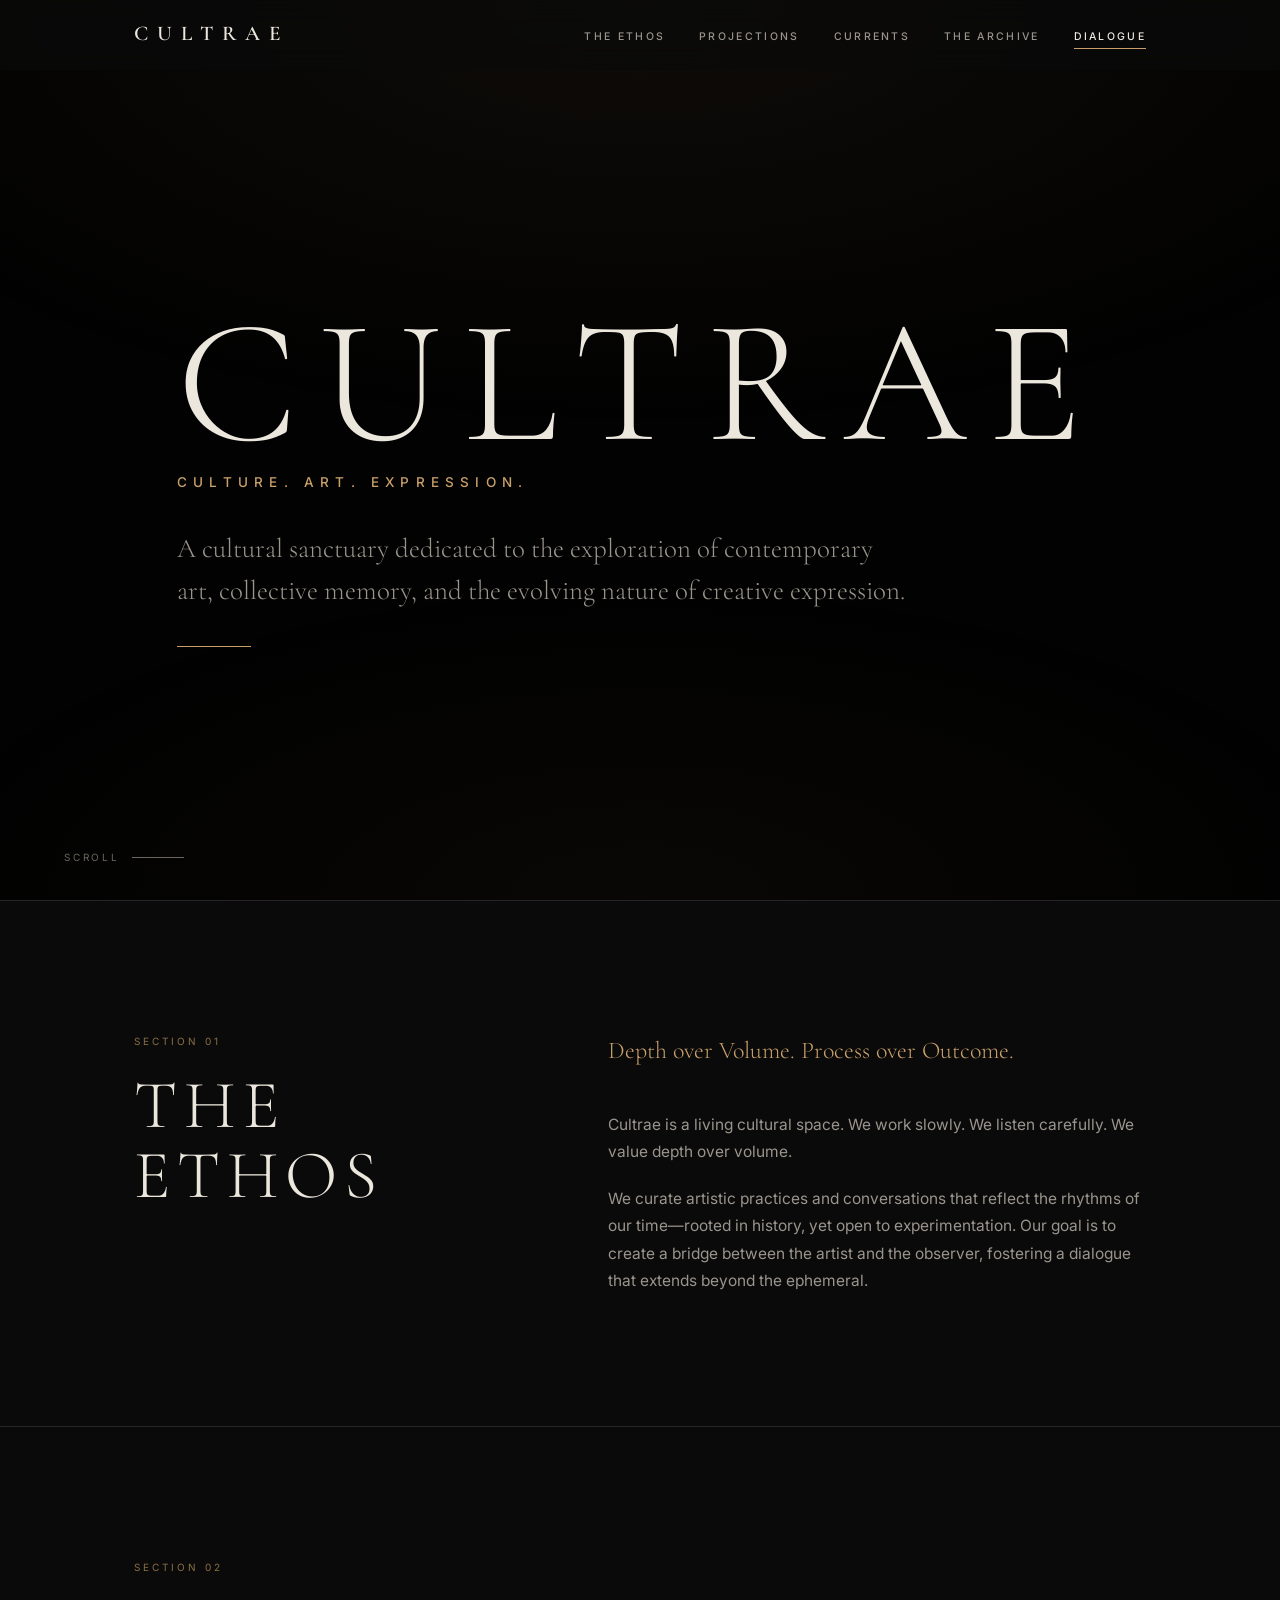
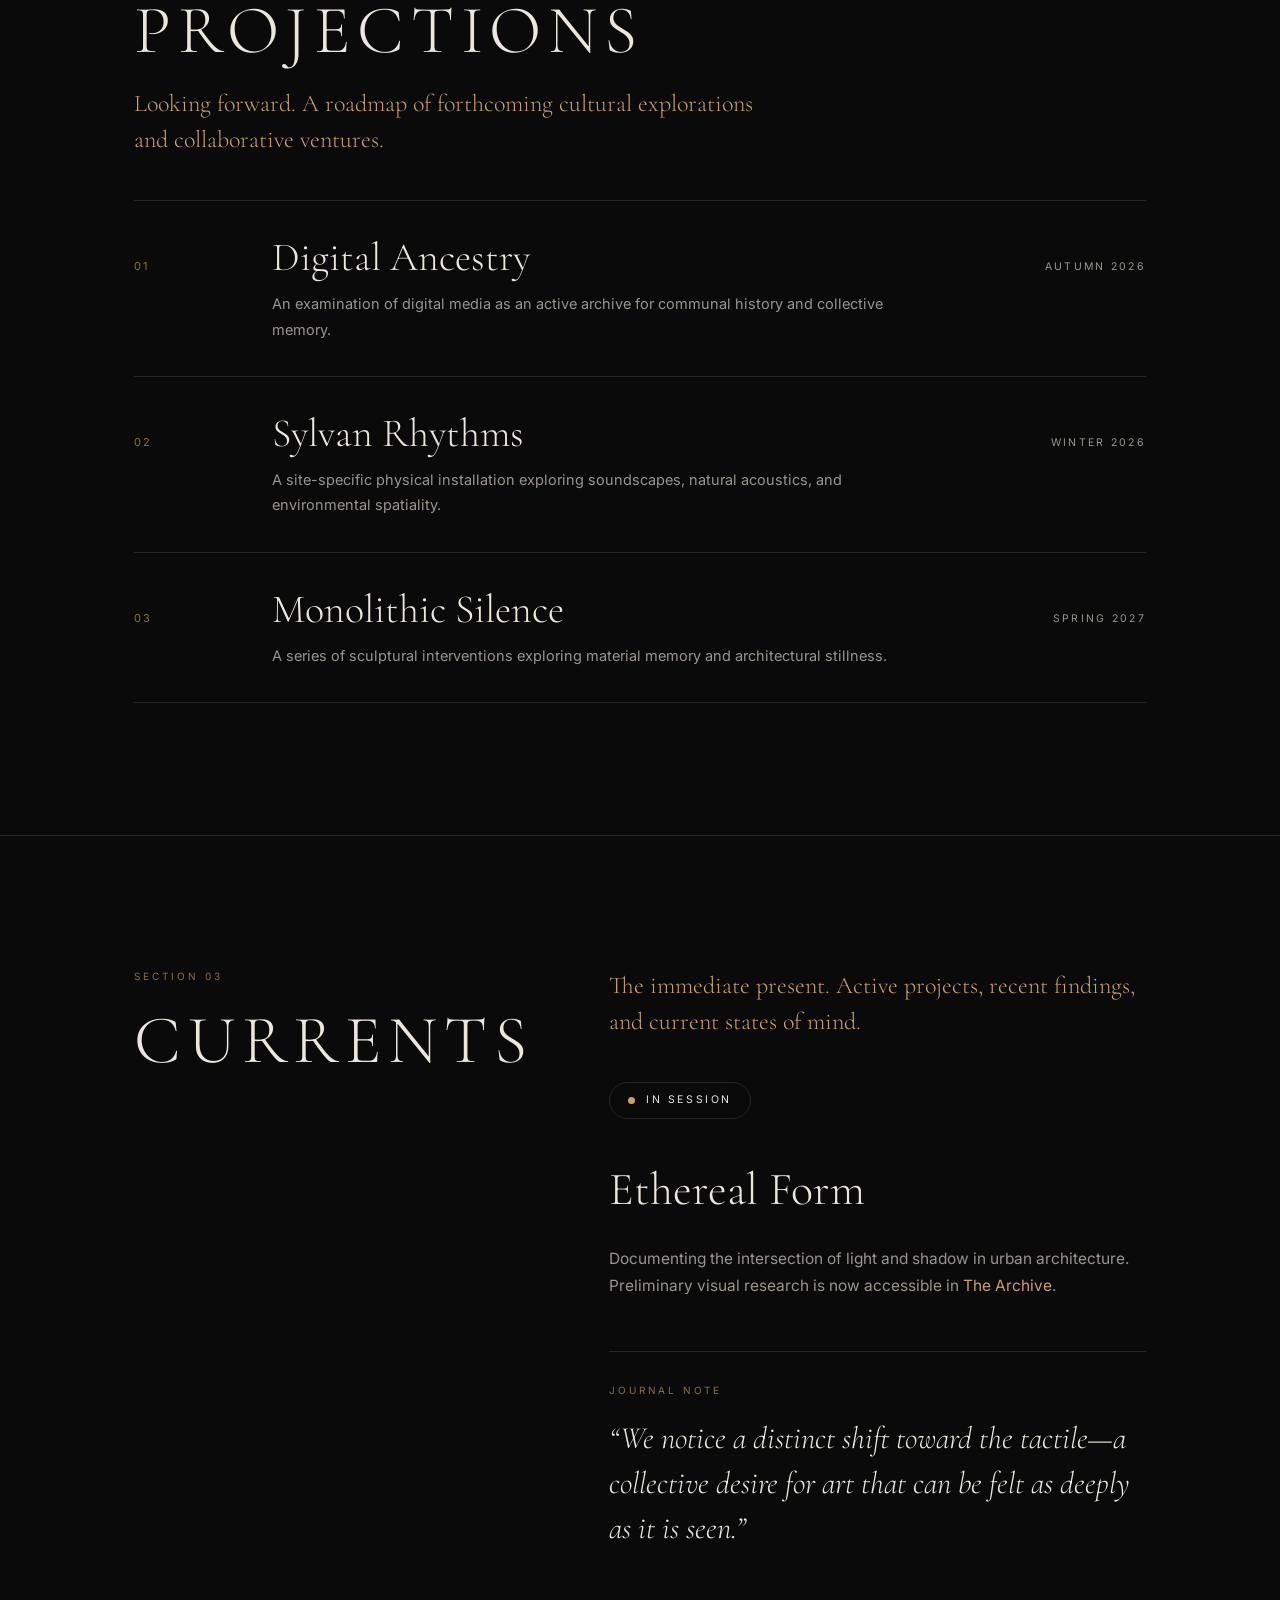
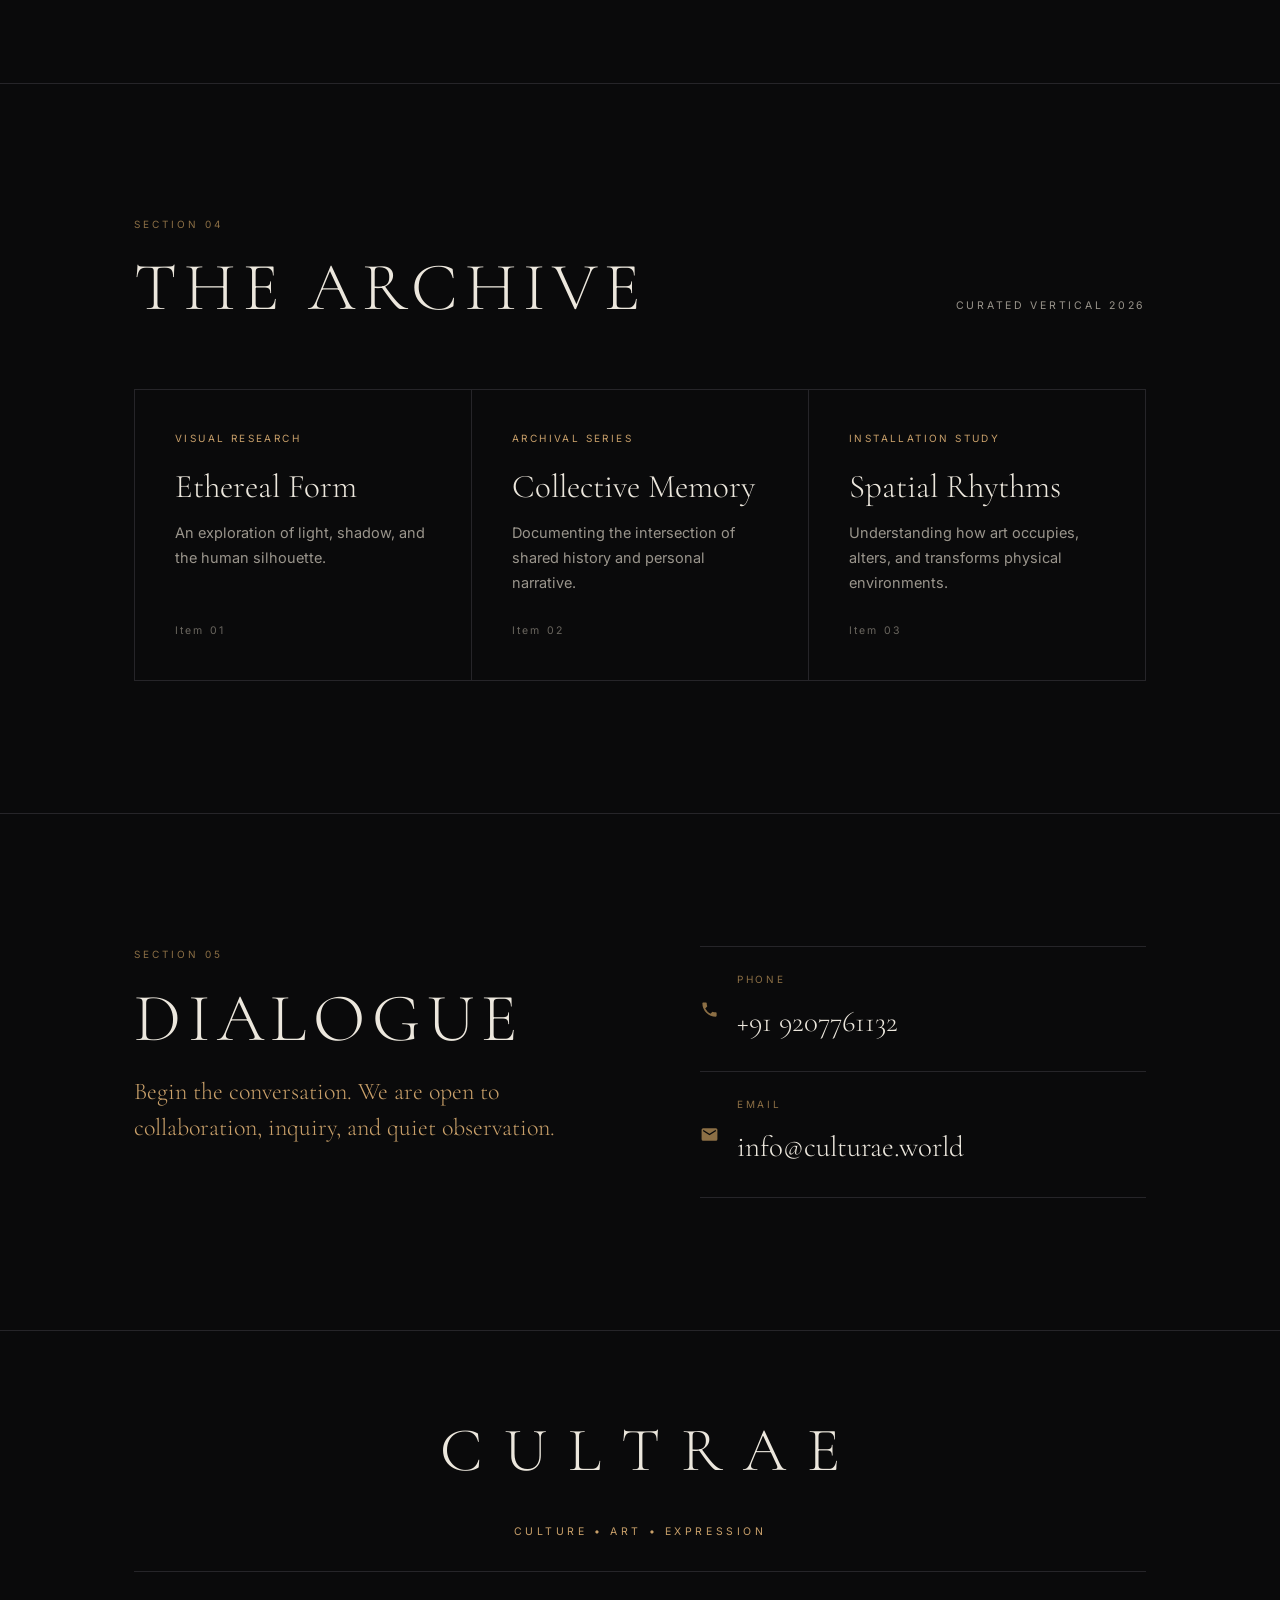
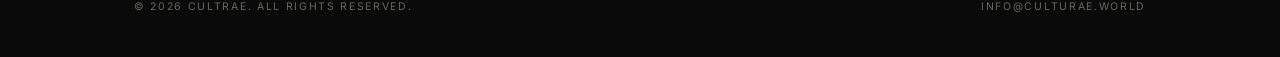
==== commit 8cd77af6: "Data-driven site + full visual editor (design, content, sections, icons, background)" ====
--- a/site/index.html
+++ b/site/index.html
@@ -10,247 +10,224 @@
   <meta property="og:description" content="A cultural sanctuary dedicated to the exploration of contemporary art, collective memory, and the evolving nature of creative expression."/>
   <meta property="og:type" content="website"/>
   <meta property="og:url" content="https://culturae.world/"/>
+  <link id="favicon" rel="icon" href="data:image/svg+xml,%3Csvg%20xmlns%3D%22http%3A%2F%2Fwww.w3.org%2F2000%2Fsvg%22%20viewBox%3D%220%200%2064%2064%22%3E%3Ctext%20y%3D%2250%22%20x%3D%2232%22%20font-size%3D%2252%22%20text-anchor%3D%22middle%22%3E%E2%97%88%3C%2Ftext%3E%3C%2Fsvg%3E"/>
   <link rel="preconnect" href="https://fonts.googleapis.com"/>
   <link rel="preconnect" href="https://fonts.gstatic.com" crossorigin="anonymous"/>
-  <link href="https://fonts.googleapis.com/css2?family=Cormorant+Garamond:ital,wght@0,300;0,400;0,600;1,300&amp;family=Inter:wght@400;500;600&amp;display=swap" rel="stylesheet"/>
+  <link id="font-link" href="https://fonts.googleapis.com/css2?family=Cormorant+Garamond:ital,wght@0,300;0,400;0,600;1,300&amp;family=Inter:wght@400;500;600&amp;display=swap" rel="stylesheet"/>
   <link rel="stylesheet" href="cultrae.css"/>
+  <style id="cultrae-vars">:root{--ink:#0a0a0b;--ink-2:#101012;--ink-3:#16161a;--line:#262529;--bone:#ece7dd;--muted:#9a958c;--faint:#6a665f;--brass:#c9a06a;--brass-dim:#8c6f45;--display:'Cormorant Garamond',Georgia,serif;--sans:'Inter',system-ui,-apple-system,'Segoe UI',Roboto,sans-serif;--display-weight:300;--hero-size:176px;--hero-size-min:52px;--sec-size:68px;--body-size:16px;--ls-hero:0.12em;--ls-mark:0.42em;--ls-nav:0.22em;--ls-sec:0.1em;--maxw:1140px;--sec-pad:132px;--radius:0px;--hero-h:100svh;--bg-image:none;--bg-overlay:0.78;--bg-blur:0px;--bg-position:center;--bg-size:cover;--bg-attach:fixed;--glow-opacity:1;--grain-opacity:0;--reveal-dist:26px;--anim-speed:900ms;--divider:#262529;--header-blur:14px}</style>
   <script>document.documentElement.className += ' js';</script>
 </head>
 <body>
+  <div class="bg-layer"></div><div class="bg-veil"></div><div class="bg-glow"></div><div class="bg-grain"></div>
 
-  <!-- ========== HEADER ========== -->
-  <header class="site-head" id="head">
-    <div class="head-inner">
-      <a class="mark" href="#top">Cultrae</a>
-      <button class="burger" id="burger" type="button" aria-label="Open menu" aria-expanded="false" aria-controls="nav">
-        <svg fill="none" stroke="currentColor" stroke-width="1.5" viewBox="0 0 24 24"><path d="M3 6h18M3 12h18M3 18h18"/></svg>
-      </button>
-      <nav class="nav" id="nav">
-        <ul>
-          <li><a href="#ethos">The Ethos</a></li>
-          <li><a href="#projections">Projections</a></li>
-          <li><a href="#currents">Currents</a></li>
-          <li><a href="#archive">The Archive</a></li>
-          <li><a href="#dialogue">Dialogue</a></li>
-        </ul>
-      </nav>
-    </div>
-  </header>
-  <div class="nav-scrim" id="scrim"></div>
+  <div id="app"><header class="site-head" id="head"><div class="head-inner"><a class="mark" href="#top">CULTRAE</a><button class="burger" id="burger" type="button" aria-label="Open menu" aria-expanded="false" aria-controls="nav"><svg fill="none" stroke="currentColor" stroke-width="1.5" viewBox="0 0 24 24"><path d="M3 6h18M3 12h18M3 18h18"/></svg></button><nav class="nav" id="nav"><ul><li><a href="#ethos">The Ethos</a></li><li><a href="#projections">Projections</a></li><li><a href="#currents">Currents</a></li><li><a href="#archive">The Archive</a></li><li><a href="#dialogue">Dialogue</a></li></ul></nav></div></header><div class="nav-scrim" id="scrim"></div><main id="main"><section class="hero align-left" id="top"><div class="wrap"><h1>CULTRAE</h1><p class="tagline">Culture. Art. Expression.</p><p class="lede">A cultural sanctuary dedicated to the exploration of contemporary art, collective memory, and the evolving nature of creative expression.</p><div class="rule"></div></div><div class="scroll-cue">Scroll</div></section><section class="section" id="ethos"><div class="wrap split"><div class="reveal"><div class="section-num">Section 01</div><h2>The Ethos</h2></div><div class="reveal"><p class="standfirst">Depth over Volume. Process over Outcome.</p><div class="body"><p>Cultrae is a living cultural space. We work slowly. We listen carefully. We value depth over volume.</p><p>We curate artistic practices and conversations that reflect the rhythms of our time—rooted in history, yet open to experimentation. Our goal is to create a bridge between the artist and the observer, fostering a dialogue that extends beyond the ephemeral.</p></div></div></div></section><section class="section" id="projections"><div class="wrap"><div class="reveal"><div class="section-num">Section 02</div><h2>Projections</h2><p class="standfirst">Looking forward. A roadmap of forthcoming cultural explorations and collaborative ventures.</p></div><div class="proj reveal"><article class="proj-item"><div class="proj-idx">01</div><div><h3 class="proj-title">Digital Ancestry</h3><p class="proj-context">An examination of digital media as an active archive for communal history and collective memory.</p></div><div class="proj-time">Autumn 2026</div></article><article class="proj-item"><div class="proj-idx">02</div><div><h3 class="proj-title">Sylvan Rhythms</h3><p class="proj-context">A site-specific physical installation exploring soundscapes, natural acoustics, and environmental spatiality.</p></div><div class="proj-time">Winter 2026</div></article><article class="proj-item"><div class="proj-idx">03</div><div><h3 class="proj-title">Monolithic Silence</h3><p class="proj-context">A series of sculptural interventions exploring material memory and architectural stillness.</p></div><div class="proj-time">Spring 2027</div></article></div></div></section><section class="section" id="currents"><div class="wrap split"><div class="reveal"><div class="section-num">Section 03</div><h2>Currents</h2></div><div class="reveal"><p class="standfirst">The immediate present. Active projects, recent findings, and current states of mind.</p><div class="status-line"><span class="status-dot"></span> In Session</div><h3 class="current-title">Ethereal Form</h3><div class="body"><p>Documenting the intersection of light and shadow in urban architecture. Preliminary visual research is now accessible in <a class="inline-link" href="#archive">The Archive</a>.</p></div><div class="journal"><div class="label">Journal Note</div><blockquote>&ldquo;We notice a distinct shift toward the tactile—a collective desire for art that can be felt as deeply as it is seen.&rdquo;</blockquote></div></div></div></section><section class="section" id="archive"><div class="wrap"><div class="reveal"><div class="section-num">Section 04</div><div class="archive-head"><h2>The Archive</h2><div class="vertical-tag">Curated Vertical 2026</div></div></div><div class="arch-grid reveal" style="--arch-cols:3"><article class="arch-item"><div class="arch-cat">Visual Research</div><h3 class="arch-title">Ethereal Form</h3><p class="arch-desc">An exploration of light, shadow, and the human silhouette.</p><div class="arch-idx">Item 01</div></article><article class="arch-item"><div class="arch-cat">Archival Series</div><h3 class="arch-title">Collective Memory</h3><p class="arch-desc">Documenting the intersection of shared history and personal narrative.</p><div class="arch-idx">Item 02</div></article><article class="arch-item"><div class="arch-cat">Installation Study</div><h3 class="arch-title">Spatial Rhythms</h3><p class="arch-desc">Understanding how art occupies, alters, and transforms physical environments.</p><div class="arch-idx">Item 03</div></article></div></div></section><section class="section" id="dialogue"><div class="wrap dialogue-grid"><div class="reveal"><div class="section-num">Section 05</div><h2>Dialogue</h2><p class="standfirst">Begin the conversation. We are open to collaboration, inquiry, and quiet observation.</p></div><div class="reveal"><a class="contact-row" href="tel:+919207761132"><svg class="row-ico" viewBox="0 0 24 24" fill="currentColor" aria-hidden="true"><path d="M6.6 10.8a15.9 15.9 0 006.6 6.6l2.2-2.2a1 1 0 011-.2 11.4 11.4 0 003.6.6 1 1 0 011 1V20a1 1 0 01-1 1A17 17 0 013 4a1 1 0 011-1h3.5a1 1 0 011 1 11.4 11.4 0 00.6 3.6 1 1 0 01-.3 1l-2.2 2.2z"/></svg><div class="contact-text"><div class="contact-label">Phone</div><div class="contact-value">+91 9207761132 <span class="arrow">&#8599;</span></div></div></a><a class="contact-row" href="mailto:info@culturae.world"><svg class="row-ico" viewBox="0 0 24 24" fill="currentColor" aria-hidden="true"><path d="M20 4H4a2 2 0 00-2 2v12a2 2 0 002 2h16a2 2 0 002-2V6a2 2 0 00-2-2zm0 4l-8 5-8-5V6l8 5 8-5v2z"/></svg><div class="contact-text"><div class="contact-label">Email</div><div class="contact-value">info@culturae.world <span class="arrow">&#8599;</span></div></div></a></div></div></section></main><footer class="site-foot"><div class="wrap"><div class="foot-mark">CULTRAE</div><div class="foot-tag">Culture • Art • Expression</div><div class="foot-base"><span>© 2026 CULTRAE. All Rights Reserved.</span><a href="mailto:info@culturae.world">info@culturae.world</a></div></div></footer></div>
 
-  <!-- ========== HERO ========== -->
-  <section class="hero" id="top">
-    <div class="wrap">
-      <h1>Cultrae</h1>
-      <p class="tagline">Culture. Art. Expression.</p>
-      <p class="lede">A cultural sanctuary dedicated to the exploration of contemporary art, collective memory, and the evolving nature of creative expression.</p>
-      <div class="rule"></div>
-    </div>
-    <div class="scroll-cue">Scroll</div>
-  </section>
-
-  <!-- ========== 01 · THE ETHOS ========== -->
-  <section class="section" id="ethos">
-    <div class="wrap split">
-      <div class="reveal">
-        <div class="section-num">Section 01</div>
-        <h2>The<br/>Ethos</h2>
-      </div>
-      <div class="reveal">
-        <p class="standfirst">Depth over Volume. Process over Outcome.</p>
-        <div class="body">
-          <p>Cultrae is a living cultural space. We work slowly. We listen carefully. We value depth over volume.</p>
-          <p>We curate artistic practices and conversations that reflect the rhythms of our time—rooted in history, yet open to experimentation. Our goal is to create a bridge between the artist and the observer, fostering a dialogue that extends beyond the ephemeral.</p>
-        </div>
-      </div>
-    </div>
-  </section>
-
-  <!-- ========== 02 · PROJECTIONS ========== -->
-  <section class="section" id="projections">
-    <div class="wrap">
-      <div class="reveal">
-        <div class="section-num">Section 02</div>
-        <h2>Projections</h2>
-        <p class="standfirst">Looking forward. A roadmap of forthcoming cultural explorations and collaborative ventures.</p>
-      </div>
-      <div class="proj reveal">
-        <article class="proj-item">
-          <div class="proj-idx">01</div>
-          <div>
-            <h3 class="proj-title">Digital Ancestry</h3>
-            <p class="proj-context">An examination of digital media as an active archive for communal history and collective memory.</p>
-          </div>
-          <div class="proj-time">Autumn 2026</div>
-        </article>
-        <article class="proj-item">
-          <div class="proj-idx">02</div>
-          <div>
-            <h3 class="proj-title">Sylvan Rhythms</h3>
-            <p class="proj-context">A site-specific physical installation exploring soundscapes, natural acoustics, and environmental spatiality.</p>
-          </div>
-          <div class="proj-time">Winter 2026</div>
-        </article>
-        <article class="proj-item">
-          <div class="proj-idx">03</div>
-          <div>
-            <h3 class="proj-title">Monolithic Silence</h3>
-            <p class="proj-context">A series of sculptural interventions exploring material memory and architectural stillness.</p>
-          </div>
-          <div class="proj-time">Spring 2027</div>
-        </article>
-      </div>
-    </div>
-  </section>
-
-  <!-- ========== 03 · CURRENTS ========== -->
-  <section class="section" id="currents">
-    <div class="wrap split">
-      <div class="reveal">
-        <div class="section-num">Section 03</div>
-        <h2>Currents</h2>
-      </div>
-      <div class="reveal">
-        <p class="standfirst">The immediate present. Active projects, recent findings, and current states of mind.</p>
-        <div class="status-line"><span class="status-dot"></span> In Session</div>
-        <h3 class="current-title">Ethereal Form</h3>
-        <div class="body">
-          <p>Documenting the intersection of light and shadow in urban architecture. Preliminary visual research is now accessible in <a href="#archive" style="color:var(--brass)">The Archive</a>.</p>
-        </div>
-        <div class="journal">
-          <div class="label">Journal Note</div>
-          <blockquote>“We notice a distinct shift toward the tactile—a collective desire for art that can be felt as deeply as it is seen.”</blockquote>
-        </div>
-      </div>
-    </div>
-  </section>
-
-  <!-- ========== 04 · THE ARCHIVE ========== -->
-  <section class="section" id="archive">
-    <div class="wrap">
-      <div class="reveal">
-        <div class="section-num">Section 04</div>
-        <div class="archive-head">
-          <h2>The Archive</h2>
-          <div class="vertical-tag">Curated Vertical 2026</div>
-        </div>
-      </div>
-      <div class="arch-grid reveal">
-        <article class="arch-item">
-          <div class="arch-cat">Visual Research</div>
-          <h3 class="arch-title">Ethereal Form</h3>
-          <p class="arch-desc">An exploration of light, shadow, and the human silhouette.</p>
-          <div class="arch-idx">Item 01</div>
-        </article>
-        <article class="arch-item">
-          <div class="arch-cat">Archival Series</div>
-          <h3 class="arch-title">Collective Memory</h3>
-          <p class="arch-desc">Documenting the intersection of shared history and personal narrative.</p>
-          <div class="arch-idx">Item 02</div>
-        </article>
-        <article class="arch-item">
-          <div class="arch-cat">Installation Study</div>
-          <h3 class="arch-title">Spatial Rhythms</h3>
-          <p class="arch-desc">Understanding how art occupies, alters, and transforms physical environments.</p>
-          <div class="arch-idx">Item 03</div>
-        </article>
-      </div>
-    </div>
-  </section>
-
-  <!-- ========== 05 · DIALOGUE ========== -->
-  <section class="section" id="dialogue">
-    <div class="wrap dialogue-grid">
-      <div class="reveal">
-        <div class="section-num">Section 05</div>
-        <h2>Dialogue</h2>
-        <p class="standfirst">Begin the conversation. We are open to collaboration, inquiry, and quiet observation.</p>
-      </div>
-      <div class="reveal">
-        <a class="contact-row" href="tel:+919207761132">
-          <div class="contact-label">Phone</div>
-          <div class="contact-value">+91 9207761132 <span class="arrow">&#8599;</span></div>
-        </a>
-        <a class="contact-row" href="mailto:info@culturae.world">
-          <div class="contact-label">Email</div>
-          <div class="contact-value">info@culturae.world <span class="arrow">&#8599;</span></div>
-        </a>
-      </div>
-    </div>
-  </section>
-
-  <!-- ========== FOOTER ========== -->
-  <footer class="site-foot">
-    <div class="wrap">
-      <div class="foot-mark">Cultrae</div>
-      <div class="foot-tag">Culture &#8226; Art &#8226; Expression</div>
-      <div class="foot-base">
-        <span>&#169; <span id="year">2026</span> Cultrae. All Rights Reserved.</span>
-        <a href="mailto:info@culturae.world">info@culturae.world</a>
-      </div>
-    </div>
-  </footer>
-
-  <script>
-  (function () {
-    var head = document.getElementById('head');
-    var burger = document.getElementById('burger');
-    var nav = document.getElementById('nav');
-    var scrim = document.getElementById('scrim');
-
-    document.getElementById('year').textContent = new Date().getFullYear();
-
-    /* header hairline once scrolled */
-    var onScroll = function () {
-      head.classList.toggle('scrolled', window.scrollY > 12);
-    };
-    onScroll();
-    window.addEventListener('scroll', onScroll, { passive: true });
-
-    /* mobile drawer */
-    function setNav(open) {
-      nav.classList.toggle('open', open);
-      scrim.classList.toggle('show', open);
-      burger.setAttribute('aria-expanded', open ? 'true' : 'false');
-      document.body.style.overflow = open ? 'hidden' : '';
+  <script id="cultrae-content" type="application/json">{
+  "meta": {
+    "title": "CULTRAE — Culture. Art. Expression.",
+    "description": "A cultural sanctuary dedicated to the exploration of contemporary art, collective memory, and the evolving nature of creative expression.",
+    "favicon": "◈",
+    "url": "https://culturae.world/"
+  },
+  "theme": {
+    "colors": {
+      "ink": "#0a0a0b",
+      "ink2": "#101012",
+      "ink3": "#16161a",
+      "line": "#262529",
+      "bone": "#ece7dd",
+      "muted": "#9a958c",
+      "faint": "#6a665f",
+      "accent": "#c9a06a",
+      "accentDim": "#8c6f45"
+    },
+    "fonts": {
+      "display": "Cormorant Garamond",
+      "body": "Inter",
+      "displayWeight": "300"
+    },
+    "scale": {
+      "heroSize": 176,
+      "heroSizeMin": 52,
+      "sectionSize": 68,
+      "bodySize": 16,
+      "lsHero": 0.12,
+      "lsMark": 0.42,
+      "lsNav": 0.22,
+      "lsSection": 0.1
+    },
+    "layout": {
+      "maxWidth": 1140,
+      "sectionPadding": 132,
+      "radius": 0,
+      "heroHeight": 100
+    },
+    "background": {
+      "image": "",
+      "overlay": 0.78,
+      "blur": 0,
+      "position": "center",
+      "size": "cover",
+      "fixed": true,
+      "glow": true,
+      "grain": false
+    },
+    "effects": {
+      "reveal": true,
+      "revealDistance": 26,
+      "speed": 900,
+      "dividers": true,
+      "headerBlur": true,
+      "hoverShift": true,
+      "pulse": true
     }
-    burger.addEventListener('click', function () { setNav(!nav.classList.contains('open')); });
-    scrim.addEventListener('click', function () { setNav(false); });
-    nav.addEventListener('click', function (e) { if (e.target.tagName === 'A') setNav(false); });
-    document.addEventListener('keydown', function (e) { if (e.key === 'Escape') setNav(false); });
-
-    /* reveal on scroll */
-    var items = Array.prototype.slice.call(document.querySelectorAll('.reveal'));
-    function revealAll() { items.forEach(function (el) { el.classList.add('in'); }); }
-    if ('IntersectionObserver' in window) {
-      var io = new IntersectionObserver(function (entries) {
-        entries.forEach(function (en) {
-          if (en.isIntersecting) { en.target.classList.add('in'); io.unobserve(en.target); }
-        });
-      }, { rootMargin: '0px 0px -12% 0px', threshold: .08 });
-      items.forEach(function (el) { io.observe(el); });
-      /* failsafe: nothing stays invisible if the observer never fires */
-      setTimeout(function () {
-        if (!document.querySelector('.reveal.in')) revealAll();
-      }, 2000);
-    } else {
-      revealAll();
+  },
+  "header": {
+    "showMark": true,
+    "mark": "CULTRAE",
+    "sticky": true
+  },
+  "hero": {
+    "enabled": true,
+    "title": "CULTRAE",
+    "tagline": "Culture. Art. Expression.",
+    "lede": "A cultural sanctuary dedicated to the exploration of contemporary art, collective memory, and the evolving nature of creative expression.",
+    "rule": true,
+    "scrollCue": "Scroll",
+    "align": "left",
+    "image": "",
+    "imageOverlay": 0.6
+  },
+  "sections": [
+    {
+      "id": "ethos",
+      "type": "prose",
+      "enabled": true,
+      "navLabel": "The Ethos",
+      "num": "Section 01",
+      "title": "The Ethos",
+      "standfirst": "Depth over Volume. Process over Outcome.",
+      "body": [
+        "Cultrae is a living cultural space. We work slowly. We listen carefully. We value depth over volume.",
+        "We curate artistic practices and conversations that reflect the rhythms of our time—rooted in history, yet open to experimentation. Our goal is to create a bridge between the artist and the observer, fostering a dialogue that extends beyond the ephemeral."
+      ]
+    },
+    {
+      "id": "projections",
+      "type": "list",
+      "enabled": true,
+      "navLabel": "Projections",
+      "num": "Section 02",
+      "title": "Projections",
+      "standfirst": "Looking forward. A roadmap of forthcoming cultural explorations and collaborative ventures.",
+      "items": [
+        {
+          "idx": "01",
+          "title": "Digital Ancestry",
+          "meta": "Autumn 2026",
+          "text": "An examination of digital media as an active archive for communal history and collective memory."
+        },
+        {
+          "idx": "02",
+          "title": "Sylvan Rhythms",
+          "meta": "Winter 2026",
+          "text": "A site-specific physical installation exploring soundscapes, natural acoustics, and environmental spatiality."
+        },
+        {
+          "idx": "03",
+          "title": "Monolithic Silence",
+          "meta": "Spring 2027",
+          "text": "A series of sculptural interventions exploring material memory and architectural stillness."
+        }
+      ]
+    },
+    {
+      "id": "currents",
+      "type": "current",
+      "enabled": true,
+      "navLabel": "Currents",
+      "num": "Section 03",
+      "title": "Currents",
+      "standfirst": "The immediate present. Active projects, recent findings, and current states of mind.",
+      "status": "In Session",
+      "itemTitle": "Ethereal Form",
+      "body": [
+        "Documenting the intersection of light and shadow in urban architecture. Preliminary visual research is now accessible in [The Archive](#archive)."
+      ],
+      "quoteLabel": "Journal Note",
+      "quote": "We notice a distinct shift toward the tactile—a collective desire for art that can be felt as deeply as it is seen."
+    },
+    {
+      "id": "archive",
+      "type": "grid",
+      "enabled": true,
+      "navLabel": "The Archive",
+      "num": "Section 04",
+      "title": "The Archive",
+      "tag": "Curated Vertical 2026",
+      "columns": 3,
+      "items": [
+        {
+          "idx": "Item 01",
+          "meta": "Visual Research",
+          "title": "Ethereal Form",
+          "text": "An exploration of light, shadow, and the human silhouette.",
+          "image": "",
+          "icon": ""
+        },
+        {
+          "idx": "Item 02",
+          "meta": "Archival Series",
+          "title": "Collective Memory",
+          "text": "Documenting the intersection of shared history and personal narrative.",
+          "image": "",
+          "icon": ""
+        },
+        {
+          "idx": "Item 03",
+          "meta": "Installation Study",
+          "title": "Spatial Rhythms",
+          "text": "Understanding how art occupies, alters, and transforms physical environments.",
+          "image": "",
+          "icon": ""
+        }
+      ]
+    },
+    {
+      "id": "dialogue",
+      "type": "contact",
+      "enabled": true,
+      "navLabel": "Dialogue",
+      "num": "Section 05",
+      "title": "Dialogue",
+      "standfirst": "Begin the conversation. We are open to collaboration, inquiry, and quiet observation.",
+      "rows": [
+        {
+          "icon": "phone",
+          "label": "Phone",
+          "value": "+91 9207761132",
+          "href": "tel:+919207761132"
+        },
+        {
+          "icon": "mail",
+          "label": "Email",
+          "value": "info@culturae.world",
+          "href": "mailto:info@culturae.world"
+        }
+      ]
     }
-
-    /* active section in nav */
-    var links = Array.prototype.slice.call(document.querySelectorAll('.nav a'));
-    var sections = links.map(function (a) { return document.querySelector(a.getAttribute('href')); });
-    if ('IntersectionObserver' in window) {
-      var spy = new IntersectionObserver(function (entries) {
-        entries.forEach(function (en) {
-          if (!en.isIntersecting) return;
-          var i = sections.indexOf(en.target);
-          links.forEach(function (a, k) { a.classList.toggle('active', k === i); });
-        });
-      }, { rootMargin: '-45% 0px -50% 0px' });
-      sections.forEach(function (s) { if (s) spy.observe(s); });
-    }
-  })();
-  </script>
+  ],
+  "footer": {
+    "mark": "CULTRAE",
+    "tagline": "Culture • Art • Expression",
+    "copyright": "© {year} CULTRAE. All Rights Reserved.",
+    "showEmail": true,
+    "email": "info@culturae.world",
+    "social": []
+  }
+}</script>
+  <script src="render.js"></script>
+  <script src="app-cultrae.js"></script>
 </body>
 </html>
--- a/site/cultrae.css
+++ b/site/cultrae.css
@@ -1,22 +1,25 @@
 /* ============================================================
-   CULTRAE — dark editorial one-pager
-   Fonts: Cormorant Garamond (display) · Inter (UI/body)
-   Palette: ink #0a0a0b · bone #ece7dd · brass #c9a06a
+   CULTRAE — structural stylesheet.
+   All colours, type, spacing, background and effects come from
+   CSS variables written by render.js (editable in /admin).
    ============================================================ */
 
+/* fallbacks so the page is sane even without the variable block */
 :root {
-  --ink: #0a0a0b;
-  --ink-2: #101012;
-  --ink-3: #16161a;
-  --line: #262529;
-  --bone: #ece7dd;
-  --muted: #9a958c;
-  --faint: #6a665f;
-  --brass: #c9a06a;
-  --brass-dim: #8c6f45;
-  --display: 'Cormorant Garamond', 'Playfair Display', Georgia, serif;
-  --sans: 'Inter', system-ui, -apple-system, 'Segoe UI', Roboto, sans-serif;
-  --maxw: 1140px;
+  --ink: #0a0a0b; --ink-2: #101012; --ink-3: #16161a; --line: #262529;
+  --bone: #ece7dd; --muted: #9a958c; --faint: #6a665f;
+  --brass: #c9a06a; --brass-dim: #8c6f45;
+  --display: 'Cormorant Garamond', Georgia, serif;
+  --sans: 'Inter', system-ui, sans-serif;
+  --display-weight: 300;
+  --hero-size: 176px; --hero-size-min: 52px; --sec-size: 68px; --body-size: 16px;
+  --ls-hero: .12em; --ls-mark: .42em; --ls-nav: .22em; --ls-sec: .1em;
+  --maxw: 1140px; --sec-pad: 132px; --radius: 0px; --hero-h: 100svh;
+  --bg-image: none; --bg-overlay: .78; --bg-blur: 0px;
+  --bg-position: center; --bg-size: cover; --bg-attach: fixed;
+  --glow-opacity: 1; --grain-opacity: 0;
+  --reveal-dist: 26px; --anim-speed: 900ms;
+  --divider: #262529; --header-blur: 14px;
   --pad: clamp(20px, 5vw, 64px);
   color-scheme: dark;
 }
@@ -28,45 +31,69 @@
   background: var(--ink);
   color: var(--bone);
   font-family: var(--sans);
-  font-size: 16px;
+  font-size: var(--body-size);
   line-height: 1.75;
   -webkit-font-smoothing: antialiased;
+  overflow-x: hidden;
 }
 img { max-width: 100%; display: block; }
 a { color: inherit; text-decoration: none; }
-
 .wrap { max-width: var(--maxw); margin: 0 auto; padding: 0 var(--pad); }
-
-/* subtle film-grain / vignette so flat black feels like paper */
-body::before {
-  content: ''; position: fixed; inset: 0; pointer-events: none; z-index: 1;
+.inline-link { color: var(--brass); }
+.inline-link:hover { border-bottom: 1px solid var(--brass); }
+
+/* ---------- background layers ---------- */
+.bg-layer {
+  position: fixed; inset: 0; z-index: 0; pointer-events: none;
+  background-image: var(--bg-image);
+  background-size: var(--bg-size);
+  background-position: var(--bg-position);
+  background-repeat: no-repeat;
+  background-attachment: var(--bg-attach);
+  filter: blur(var(--bg-blur));
+  transform: scale(1.04);
+}
+.bg-veil {
+  position: fixed; inset: 0; z-index: 1; pointer-events: none;
+  background: rgba(0, 0, 0, var(--bg-overlay));
+}
+.bg-glow {
+  position: fixed; inset: 0; z-index: 1; pointer-events: none;
+  opacity: var(--glow-opacity);
   background:
-    radial-gradient(120% 80% at 50% 0%, rgba(201,160,106,.07), transparent 60%),
-    radial-gradient(100% 60% at 50% 100%, rgba(201,160,106,.04), transparent 60%);
-}
-
-/* ---------------- header ---------------- */
+    radial-gradient(120% 80% at 50% 0%, rgba(201, 160, 106, .07), transparent 60%),
+    radial-gradient(100% 60% at 50% 100%, rgba(201, 160, 106, .04), transparent 60%);
+}
+.bg-grain {
+  position: fixed; inset: 0; z-index: 1; pointer-events: none;
+  opacity: var(--grain-opacity);
+  background-image: url("data:image/svg+xml,%3Csvg xmlns='http://www.w3.org/2000/svg' width='140' height='140'%3E%3Cfilter id='n'%3E%3CfeTurbulence type='fractalNoise' baseFrequency='.85' numOctaves='3'/%3E%3C/filter%3E%3Crect width='140' height='140' filter='url(%23n)'/%3E%3C/svg%3E");
+}
+#main, .site-head, .site-foot, .nav-scrim { position: relative; z-index: 2; }
+
+/* ---------- header ---------- */
 .site-head {
   position: fixed; top: 0; left: 0; right: 0; z-index: 50;
   background: rgba(10, 10, 11, .72);
-  backdrop-filter: blur(14px); -webkit-backdrop-filter: blur(14px);
+  backdrop-filter: blur(var(--header-blur)); -webkit-backdrop-filter: blur(var(--header-blur));
   border-bottom: 1px solid transparent;
   transition: border-color .3s, background .3s;
 }
-.site-head.scrolled { border-bottom-color: var(--line); background: rgba(10, 10, 11, .92); }
+.site-head.static { position: absolute; }
+.site-head.scrolled { border-bottom-color: var(--divider); background: rgba(10, 10, 11, .92); }
 .head-inner {
   max-width: var(--maxw); margin: 0 auto; padding: 16px var(--pad);
   display: flex; align-items: center; gap: 24px;
 }
 .mark {
   font-family: var(--display); font-size: 21px; font-weight: 600;
-  letter-spacing: .42em; text-transform: uppercase; color: var(--bone);
+  letter-spacing: var(--ls-mark); text-transform: uppercase; color: var(--bone);
   white-space: nowrap;
 }
 .nav { margin-left: auto; }
 .nav ul { display: flex; gap: 34px; list-style: none; margin: 0; padding: 0; }
 .nav a {
-  font-size: 10.5px; font-weight: 500; letter-spacing: .22em; text-transform: uppercase;
+  font-size: 10.5px; font-weight: 500; letter-spacing: var(--ls-nav); text-transform: uppercase;
   color: var(--muted); padding: 6px 0; position: relative; transition: color .25s;
 }
 .nav a::after {
@@ -75,10 +102,7 @@
 }
 .nav a:hover, .nav a.active { color: var(--bone); }
 .nav a:hover::after, .nav a.active::after { right: 0; }
-.burger {
-  display: none; margin-left: auto; background: none; border: 0; cursor: pointer;
-  color: var(--bone); padding: 6px; line-height: 0;
-}
+.burger { display: none; margin-left: auto; background: none; border: 0; cursor: pointer; color: var(--bone); padding: 6px; line-height: 0; }
 .burger svg { width: 22px; height: 22px; }
 
 @media (max-width: 900px) {
@@ -86,39 +110,45 @@
     position: fixed; inset: 0 0 0 auto; width: min(320px, 82vw);
     background: var(--ink-2); border-left: 1px solid var(--line);
     transform: translateX(100%); transition: transform .35s cubic-bezier(.4,0,.2,1);
-    padding: 96px 32px; margin: 0;
+    padding: 96px 32px; margin: 0; z-index: 55;
   }
   .nav.open { transform: translateX(0); }
   .nav ul { flex-direction: column; gap: 0; }
   .nav a { display: block; padding: 18px 0; font-size: 12px; border-bottom: 1px solid var(--line); }
   .burger { display: block; }
-  .nav-scrim {
-    position: fixed; inset: 0; background: rgba(0,0,0,.6); opacity: 0; pointer-events: none;
-    transition: opacity .35s; z-index: 45;
-  }
+  .nav-scrim { position: fixed; inset: 0; background: rgba(0,0,0,.6); opacity: 0; pointer-events: none; transition: opacity .35s; z-index: 45; }
   .nav-scrim.show { opacity: 1; pointer-events: auto; }
 }
 
-/* ---------------- hero ---------------- */
+/* ---------- hero ---------- */
 .hero {
-  position: relative; z-index: 2;
-  min-height: 100svh; display: flex; flex-direction: column; justify-content: center;
+  position: relative;
+  min-height: var(--hero-h); display: flex; flex-direction: column; justify-content: center;
   padding: 140px 0 90px;
 }
+.hero.has-img::before {
+  content: ''; position: absolute; inset: 0; z-index: -1;
+  background-image: var(--hero-img); background-size: cover; background-position: center;
+}
+.hero.has-img::after {
+  content: ''; position: absolute; inset: 0; z-index: -1;
+  background: rgba(0, 0, 0, var(--hero-img-overlay, .6));
+}
+.hero.align-center { text-align: center; }
+.hero.align-center .lede { margin-left: auto; margin-right: auto; }
+.hero.align-center .rule { margin-left: auto; margin-right: auto; }
 .hero h1 {
-  font-family: var(--display); font-weight: 300;
-  font-size: clamp(52px, 15vw, 176px); line-height: .92;
-  letter-spacing: .12em; margin: 0 0 6px; text-transform: uppercase;
+  font-family: var(--display); font-weight: var(--display-weight);
+  font-size: clamp(var(--hero-size-min), 15vw, var(--hero-size)); line-height: .92;
+  letter-spacing: var(--ls-hero); margin: 0 0 6px; text-transform: uppercase;
 }
 .hero .tagline {
   font-size: clamp(11px, 1.6vw, 13.5px); font-weight: 500;
-  letter-spacing: .46em; text-transform: uppercase; color: var(--brass);
-  margin: 0 0 34px;
+  letter-spacing: .46em; text-transform: uppercase; color: var(--brass); margin: 0 0 34px;
 }
 .hero .lede {
   font-family: var(--display); font-size: clamp(19px, 2.5vw, 27px);
-  font-weight: 300; line-height: 1.55; color: var(--muted);
-  max-width: 730px; margin: 0;
+  font-weight: 300; line-height: 1.55; color: var(--muted); max-width: 730px; margin: 0;
 }
 .hero .rule { width: 74px; height: 1px; background: var(--brass); margin: 34px 0 0; }
 .scroll-cue {
@@ -126,153 +156,136 @@
   font-size: 10px; letter-spacing: .28em; text-transform: uppercase; color: var(--faint);
   display: flex; align-items: center; gap: 12px;
 }
-.scroll-cue::after {
-  content: ''; width: 52px; height: 1px; background: var(--faint);
-  animation: cue 2.4s ease-in-out infinite; transform-origin: left;
-}
+.scroll-cue::after { content: ''; width: 52px; height: 1px; background: var(--faint); animation: cue 2.4s ease-in-out infinite; transform-origin: left; }
 @keyframes cue { 0%,100% { transform: scaleX(.35); opacity: .5; } 50% { transform: scaleX(1); opacity: 1; } }
 
-/* ---------------- section shell ---------------- */
-.section { position: relative; z-index: 2; padding: clamp(78px, 11vw, 132px) 0; border-top: 1px solid var(--line); }
-.section-num {
-  font-size: 10px; letter-spacing: .3em; color: var(--brass-dim);
-  text-transform: uppercase; margin-bottom: 20px;
-}
+/* ---------- sections ---------- */
+.section { padding: clamp(78px, 11vw, var(--sec-pad)) 0; border-top: 1px solid var(--divider); }
+.section-num { font-size: 10px; letter-spacing: .3em; color: var(--brass-dim); text-transform: uppercase; margin-bottom: 20px; }
 .section h2 {
-  font-family: var(--display); font-weight: 300;
-  font-size: clamp(34px, 6.5vw, 68px); line-height: 1.03;
-  letter-spacing: .1em; text-transform: uppercase; margin: 0 0 20px;
+  font-family: var(--display); font-weight: var(--display-weight);
+  font-size: clamp(34px, 6.5vw, var(--sec-size)); line-height: 1.03;
+  letter-spacing: var(--ls-sec); text-transform: uppercase; margin: 0 0 20px;
 }
 .section .standfirst {
   font-family: var(--display); font-size: clamp(18px, 2.2vw, 24px); font-weight: 300;
   line-height: 1.5; color: var(--brass); max-width: 640px; margin: 0 0 42px;
 }
 .section .body { max-width: 660px; }
-.section .body p { color: var(--muted); margin: 0 0 20px; font-size: 15.5px; }
+.section .body p { color: var(--muted); margin: 0 0 20px; font-size: calc(var(--body-size) - .5px); }
 .section .body p:last-child { margin-bottom: 0; }
 .split { display: grid; grid-template-columns: 1fr 1.35fr; gap: clamp(28px, 6vw, 76px); align-items: start; }
 @media (max-width: 860px) { .split { grid-template-columns: 1fr; gap: 26px; } }
 
-/* ---------------- projections ---------------- */
-.proj { border-top: 1px solid var(--line); }
+/* ---------- list (projections) ---------- */
+.proj { border-top: 1px solid var(--divider); }
 .proj-item {
   display: grid; grid-template-columns: 92px 1fr 190px; gap: clamp(16px, 4vw, 46px);
-  align-items: baseline; padding: 34px 0; border-bottom: 1px solid var(--line);
+  align-items: baseline; padding: 34px 0; border-bottom: 1px solid var(--divider);
   transition: background .35s, padding-left .35s;
 }
 .proj-item:hover { background: linear-gradient(90deg, rgba(201,160,106,.05), transparent 70%); padding-left: 14px; }
 .proj-idx { font-size: 11px; letter-spacing: .2em; color: var(--brass-dim); }
-.proj-title {
-  font-family: var(--display); font-weight: 300; font-size: clamp(25px, 3.6vw, 40px);
-  line-height: 1.1; margin: 0 0 12px; letter-spacing: .02em;
-}
+.proj-title { font-family: var(--display); font-weight: var(--display-weight); font-size: clamp(25px, 3.6vw, 40px); line-height: 1.1; margin: 0 0 12px; }
 .proj-context { color: var(--muted); font-size: 14.5px; margin: 0; max-width: 620px; }
-.proj-time {
-  font-size: 10.5px; letter-spacing: .22em; text-transform: uppercase; color: var(--muted);
-  text-align: right; white-space: nowrap;
-}
+.proj-time { font-size: 10.5px; letter-spacing: .22em; text-transform: uppercase; color: var(--muted); text-align: right; white-space: nowrap; }
 @media (max-width: 860px) {
   .proj-item { grid-template-columns: 1fr; gap: 10px; padding: 28px 0; }
   .proj-time { text-align: left; }
 }
 
-/* ---------------- currents ---------------- */
+/* ---------- currents ---------- */
 .status-line {
   display: inline-flex; align-items: center; gap: 11px;
   font-size: 10.5px; letter-spacing: .24em; text-transform: uppercase; color: var(--bone);
   border: 1px solid var(--line); border-radius: 999px; padding: 8px 18px; margin-bottom: 30px;
 }
-.status-dot {
-  width: 7px; height: 7px; border-radius: 50%; background: var(--brass);
-  box-shadow: 0 0 0 0 rgba(201,160,106,.55); animation: pulse 2.6s infinite;
-}
+.status-dot { width: 7px; height: 7px; border-radius: 50%; background: var(--brass); animation: pulse 2.6s infinite; }
 @keyframes pulse {
   0% { box-shadow: 0 0 0 0 rgba(201,160,106,.5); }
   70% { box-shadow: 0 0 0 11px rgba(201,160,106,0); }
   100% { box-shadow: 0 0 0 0 rgba(201,160,106,0); }
 }
-.current-title {
-  font-family: var(--display); font-weight: 300; font-size: clamp(28px, 4.4vw, 46px);
-  margin: 0 0 16px; letter-spacing: .03em;
-}
-.journal {
-  margin: 52px 0 0; padding: 30px 0 0; border-top: 1px solid var(--line);
-  max-width: 720px;
-}
+.current-title { font-family: var(--display); font-weight: var(--display-weight); font-size: clamp(28px, 4.4vw, 46px); margin: 0 0 16px; }
+.journal { margin: 52px 0 0; padding: 30px 0 0; border-top: 1px solid var(--divider); max-width: 720px; }
 .journal .label { font-size: 10px; letter-spacing: .28em; text-transform: uppercase; color: var(--brass-dim); margin-bottom: 16px; }
 .journal blockquote {
   font-family: var(--display); font-weight: 300; font-style: italic;
   font-size: clamp(21px, 3.1vw, 31px); line-height: 1.45; margin: 0; color: var(--bone);
 }
 
-/* ---------------- archive ---------------- */
-.archive-head {
-  display: flex; align-items: baseline; justify-content: space-between; gap: 20px;
-  flex-wrap: wrap; margin-bottom: 46px;
-}
+/* ---------- archive grid ---------- */
+.archive-head { display: flex; align-items: baseline; justify-content: space-between; gap: 20px; flex-wrap: wrap; margin-bottom: 46px; }
 .vertical-tag { font-size: 10.5px; letter-spacing: .26em; text-transform: uppercase; color: var(--muted); }
-.arch-grid { display: grid; grid-template-columns: repeat(3, 1fr); gap: 1px; background: var(--line); border: 1px solid var(--line); }
-@media (max-width: 860px) { .arch-grid { grid-template-columns: 1fr; } }
+.arch-grid {
+  display: grid; grid-template-columns: repeat(var(--arch-cols, 3), 1fr);
+  gap: 1px; background: var(--line); border: 1px solid var(--line); border-radius: var(--radius); overflow: hidden;
+}
+@media (max-width: 980px) { .arch-grid { grid-template-columns: repeat(2, 1fr); } }
+@media (max-width: 700px) { .arch-grid { grid-template-columns: 1fr; } }
 .arch-item {
   background: var(--ink); padding: clamp(26px, 3.6vw, 40px);
-  display: flex; flex-direction: column; min-height: 288px;
-  transition: background .4s;
+  display: flex; flex-direction: column; min-height: 288px; transition: background .4s;
 }
 .arch-item:hover { background: var(--ink-3); }
+.arch-img { margin: calc(-1 * clamp(26px, 3.6vw, 40px)) calc(-1 * clamp(26px, 3.6vw, 40px)) 24px; }
+.arch-img img { width: 100%; aspect-ratio: 4/3; object-fit: cover; }
+.arch-icon { color: var(--brass); margin-bottom: 18px; }
+.arch-icon svg { width: 26px; height: 26px; }
 .arch-cat { font-size: 10px; letter-spacing: .24em; text-transform: uppercase; color: var(--brass); margin-bottom: 20px; }
-.arch-title {
-  font-family: var(--display); font-weight: 300; font-size: clamp(24px, 3vw, 33px);
-  line-height: 1.15; margin: 0 0 14px;
-}
+.arch-title { font-family: var(--display); font-weight: var(--display-weight); font-size: clamp(24px, 3vw, 33px); line-height: 1.15; margin: 0 0 14px; }
 .arch-desc { color: var(--muted); font-size: 14.5px; margin: 0; }
 .arch-idx { margin-top: auto; padding-top: 26px; font-size: 10.5px; letter-spacing: .2em; color: var(--faint); }
 
-/* ---------------- dialogue ---------------- */
+/* ---------- dialogue ---------- */
 .dialogue-grid { display: grid; grid-template-columns: 1.1fr 1fr; gap: clamp(30px, 6vw, 76px); align-items: start; }
 @media (max-width: 860px) { .dialogue-grid { grid-template-columns: 1fr; } }
 .contact-row {
-  display: block; padding: 24px 0; border-bottom: 1px solid var(--line);
+  display: flex; align-items: center; gap: 18px;
+  padding: 24px 0; border-bottom: 1px solid var(--divider);
   transition: padding-left .3s, border-color .3s;
 }
-.contact-row:first-of-type { border-top: 1px solid var(--line); }
+.contact-row:first-of-type { border-top: 1px solid var(--divider); }
 .contact-row:hover { padding-left: 12px; border-color: var(--brass-dim); }
+.contact-row .row-ico { width: 19px; height: 19px; color: var(--brass-dim); flex-shrink: 0; }
+.contact-text { min-width: 0; }
 .contact-label { font-size: 10px; letter-spacing: .26em; text-transform: uppercase; color: var(--brass-dim); margin-bottom: 8px; }
 .contact-value {
   font-family: var(--display); font-weight: 300; font-size: clamp(20px, 2.7vw, 29px);
-  color: var(--bone); letter-spacing: .02em; display: flex; align-items: center; gap: 12px;
+  color: var(--bone); display: flex; align-items: center; gap: 12px; word-break: break-word;
 }
 .contact-value .arrow { color: var(--brass); font-size: .62em; opacity: 0; transform: translateX(-6px); transition: all .3s; }
 .contact-row:hover .arrow { opacity: 1; transform: translateX(0); }
 
-/* ---------------- footer ---------------- */
-.site-foot {
-  position: relative; z-index: 2;
-  border-top: 1px solid var(--line); padding: 66px 0 40px; text-align: center;
-}
+/* ---------- footer ---------- */
+.site-foot { border-top: 1px solid var(--divider); padding: 66px 0 40px; text-align: center; }
 .foot-mark {
-  font-family: var(--display); font-size: clamp(30px, 8vw, 62px); font-weight: 300;
-  letter-spacing: .34em; text-transform: uppercase; margin: 0 0 18px; color: var(--bone);
-  text-indent: .34em;
-}
-.foot-tag { font-size: 10.5px; letter-spacing: .34em; text-transform: uppercase; color: var(--brass); margin-bottom: 46px; }
+  font-family: var(--display); font-size: clamp(30px, 8vw, 62px); font-weight: var(--display-weight);
+  letter-spacing: .34em; text-transform: uppercase; margin: 0 0 18px; color: var(--bone); text-indent: .34em;
+}
+.foot-tag { font-size: 10.5px; letter-spacing: .34em; text-transform: uppercase; color: var(--brass); margin-bottom: 30px; }
+.foot-social { display: flex; justify-content: center; gap: 12px; margin-bottom: 34px; flex-wrap: wrap; }
+.foot-social a {
+  width: 38px; height: 38px; border: 1px solid var(--line); border-radius: 50%;
+  display: flex; align-items: center; justify-content: center; color: var(--muted); transition: all .25s;
+}
+.foot-social a:hover { color: var(--ink); background: var(--brass); border-color: var(--brass); }
+.foot-social svg { width: 15px; height: 15px; }
 .foot-base {
-  border-top: 1px solid var(--line); padding-top: 26px; margin-top: 8px;
+  border-top: 1px solid var(--divider); padding-top: 26px; margin-top: 8px;
   display: flex; justify-content: space-between; gap: 14px; flex-wrap: wrap;
   font-size: 10.5px; letter-spacing: .16em; text-transform: uppercase; color: var(--faint);
 }
 .foot-base a:hover { color: var(--brass); }
 
-/* ---------------- reveal on scroll ----------------
-   The hidden state is applied ONLY when JS is running (html.js), and a
-   failsafe in the page reveals everything if the observer never fires —
-   the text must never be invisible because a script failed. */
-.js .reveal { opacity: 0; transform: translateY(26px); transition: opacity .9s cubic-bezier(.4,0,.2,1), transform .9s cubic-bezier(.4,0,.2,1); }
+/* ---------- reveal (only when JS is running) ---------- */
+.js .reveal { opacity: 0; transform: translateY(var(--reveal-dist)); transition: opacity var(--anim-speed) cubic-bezier(.4,0,.2,1), transform var(--anim-speed) cubic-bezier(.4,0,.2,1); }
 .js .reveal.in { opacity: 1; transform: none; }
+.js.no-reveal .reveal { opacity: 1; transform: none; transition: none; }
+
 @media (prefers-reduced-motion: reduce) {
-  .reveal { opacity: 1; transform: none; transition: none; }
+  .js .reveal { opacity: 1; transform: none; transition: none; }
   .scroll-cue::after, .status-dot { animation: none; }
   html { scroll-behavior: auto; }
 }
-
-/* keyboard focus */
 a:focus-visible, button:focus-visible { outline: 1px solid var(--brass); outline-offset: 4px; }
